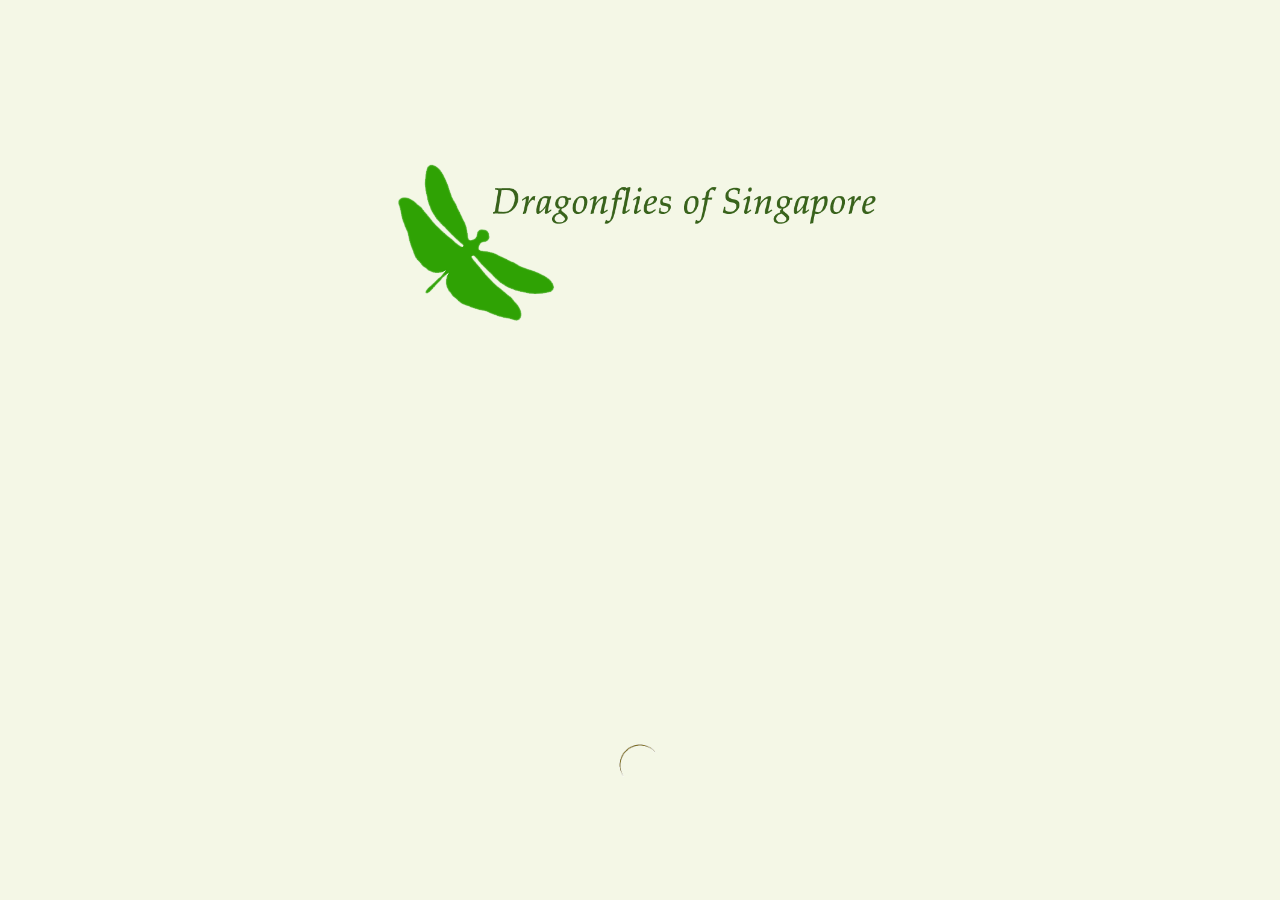
==== index.html @ 70af6b23 "Recover site from S3 hosting and add offline Service Worker Original AWS-hosted project was no longe" ====
<html>
<head>
  <title>Dragonflies of Singapore</title>

  <link rel="manifest" href="manifest.json">

  <meta charset="utf-8">
  <meta name="viewport" content="width=device-width, initial-scale=1,
        minimum-scale=1, maximum-scale=1, user-scalable=no"/>

  <meta name="description" content="Dragonflies of Singapore is a mobile web application that helps you to identify SG's dragonflies.">
  <meta name="keywords" content="Damselfly,Dragonfly,Reference,Guide,Map,Chart">
  <meta name="author" content="Karolis Kazlauskis; Soon Chye">

  <meta name="mobile-web-app-capable" content="yes">
  <meta name="apple-mobile-web-app-capable" content="yes">
  <meta name="apple-mobile-web-app-status-bar-style" content="black">
  <meta name="apple-mobile-web-app-title" content="SG Dragonflies">
  <meta name="application-name" content="Dragonflies of Singapore">
  <meta name="format-detection" content="telephone=no">

  <!--FB-->
  <meta property="og:title" content="Dragonflies of Singapore">
  <meta property="og:site_name" content="Dragonflies of Singapore">
  <meta property="og:url" content="http://dragonfly.naturefriend.com">
  <meta property="og:description" content="App for Dragonflies of Singapore. Support both Android and iOS platforms.">
  <meta property="og:image" content="http://dragonfly.naturefriend.com/images/fblogo.png">
  <meta property="og:image:width" content="600">
  <meta property="og:image:height" content="315">

  <!-- ICONS -->
  <link rel="shortcut icon" type="image/vnd.microsoft.icon" href="images/favicon.ico">
  <link rel="shortcut icon" sizes="192x192" href="images/Icon-192.png">
  <link rel="apple-touch-icon-precomposed" href="images/AppIcon60x60.png">
  <link rel="apple-touch-icon-precomposed" sizes="72x72" href="images/Icon-72.png">
  <link rel="apple-touch-icon-precomposed" sizes="76x76" href="images/Icon-76.png">
  <link rel="apple-touch-icon-precomposed" sizes="114x114" href="images/Icon@2x.png">
  <link rel="apple-touch-icon-precomposed" sizes="144x144" href="images/Icon-72@2x.png">
  <link rel="apple-touch-icon-precomposed" sizes="152x152" href="images/Icon-76@2x.png">
  <link rel="apple-touch-icon-precomposed" sizes="180x180" href="images/Icon-60@3x.png">
  <link rel="apple-touch-startup-image" href="images/startup.png">

  <!-- CSS -->
  <link type="text/css" rel="stylesheet" href="styles/main.min.css"/>
</head>

<body class="loading">
  <div class="loading">
    <img src="images/app_logo.png" />
    <img src="images/sponsor_logo.png" style="width: 70%"/>
    <br/>
    <div class="loader">
      <img src="images/ajax-loader.gif" />
      <div class="error"><!-- Error while loading --></div>
      <noscript>
        <style type="text/css">
          .loader img {display:none;}
        </style>
        <div class="error">
          Oh no! Looks like you don't have javascript enabled.
        </div>
      </noscript>
    </div>
  </div>

  <script src="scripts/libs/require.min.js" data-main="scripts/main-built"></script>

  <script>
    if ('serviceWorker' in navigator && location.protocol !== 'file:') {
      window.addEventListener('load', function () {
        navigator.serviceWorker.register('sw.js').catch(function (err) {
          console.error('Service worker registration failed:', err);
        });
      });
    }
  </script>
</body>

</html>
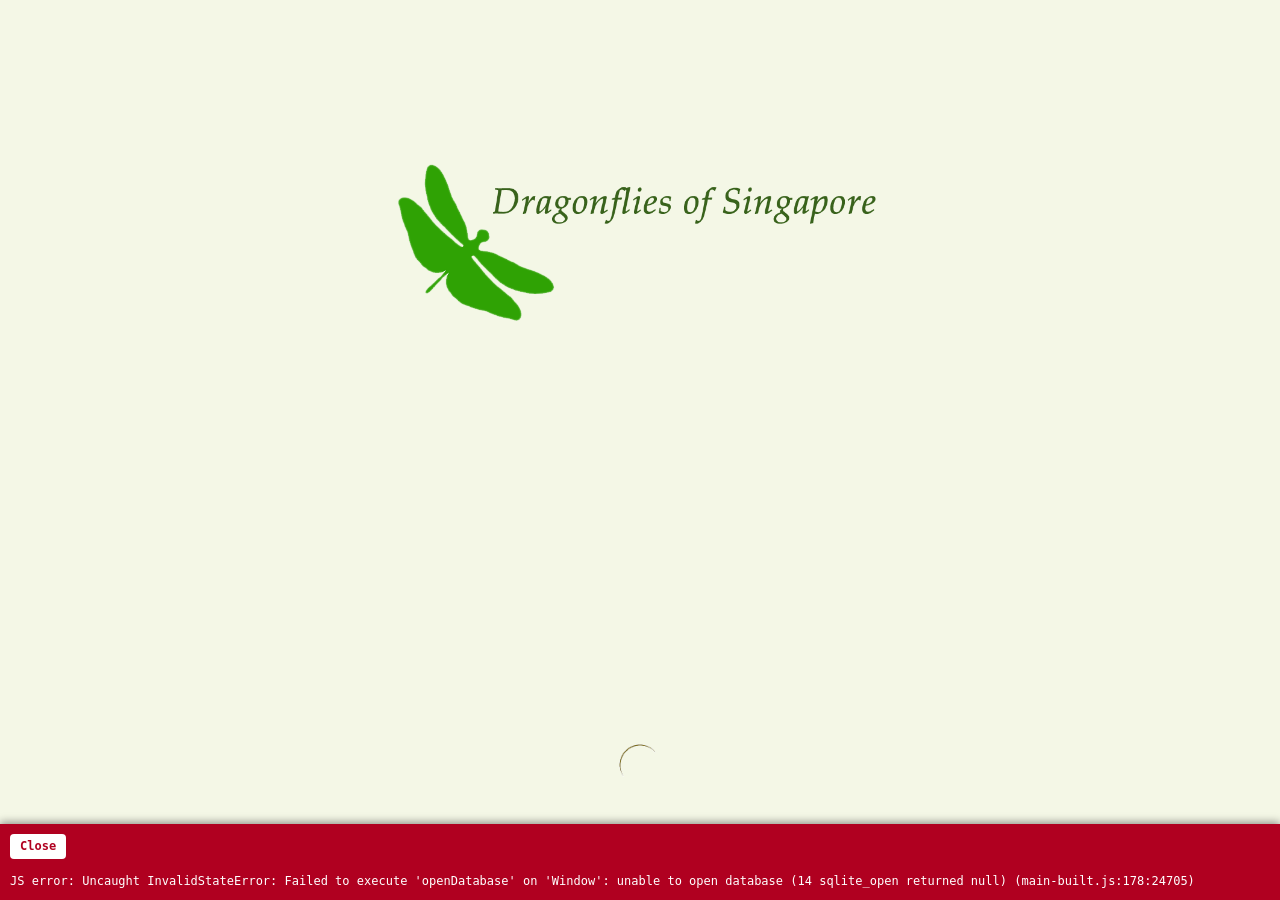
==== commit db3179e3: "Add temporary on-page error banner for mobile debugging The eye icon (Gallery button) bug is still u" ====
--- a/index.html
+++ b/index.html
@@ -42,6 +42,9 @@
 
   <!-- CSS -->
   <link type="text/css" rel="stylesheet" href="styles/main.min.css"/>
+
+  <!-- Temporary: shows uncaught JS errors as an on-page banner for debugging on devices without devtools -->
+  <script src="scripts/debug-errors.js"></script>
 </head>
 
 <body class="loading">
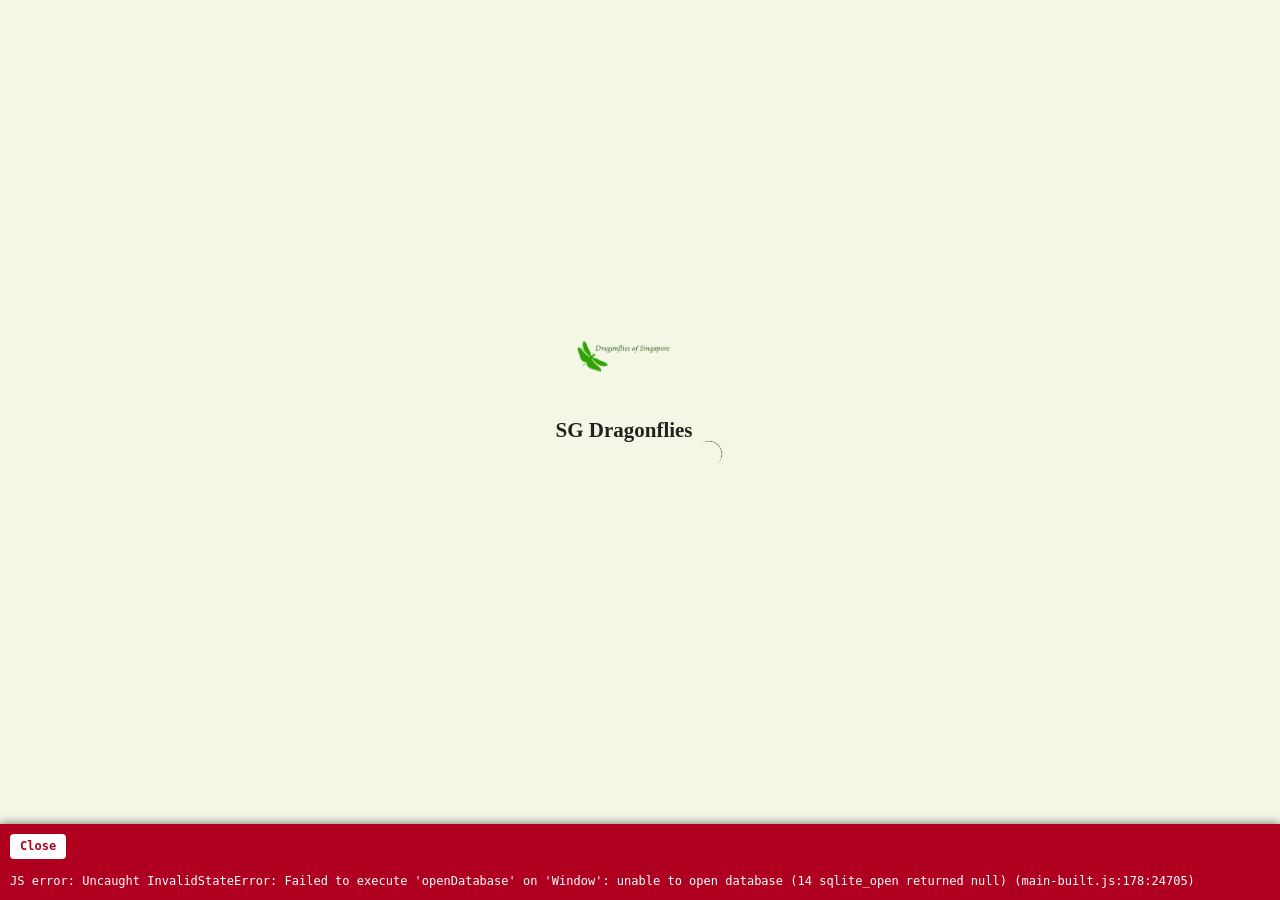
==== commit 09b4aadd: "Extend the modern refresh to splash, info, about, species-info, and credits Splash screen (index.htm" ====
--- a/index.html
+++ b/index.html
@@ -43,15 +43,21 @@
   <!-- CSS -->
   <link type="text/css" rel="stylesheet" href="styles/main.min.css"/>
 
+  <!-- Modern refresh: fonts + styles for the differences / list / species pages -->
+  <link rel="stylesheet" href="https://fonts.googleapis.com/css2?family=Fraunces:opsz,wght@9..144,500;9..144,600;9..144,700&family=Public+Sans:wght@400;500;600;700&display=swap">
+  <link type="text/css" rel="stylesheet" href="styles/refresh.css"/>
+
   <!-- Temporary: shows uncaught JS errors as an on-page banner for debugging on devices without devtools -->
   <script src="scripts/debug-errors.js"></script>
 </head>
 
 <body class="loading">
-  <div class="loading">
-    <img src="images/app_logo.png" />
-    <img src="images/sponsor_logo.png" style="width: 70%"/>
-    <br/>
+  <div class="loading rf-splash">
+    <div class="rf-splash-brand">
+      <img src="images/app_logo.png" class="rf-splash-logo"/>
+      <div class="rf-splash-title">SG Dragonflies</div>
+      <img src="images/sponsor_logo.png" class="rf-splash-sponsor"/>
+    </div>
     <div class="loader">
       <img src="images/ajax-loader.gif" />
       <div class="error"><!-- Error while loading --></div>
@@ -67,6 +73,7 @@
   </div>
 
   <script src="scripts/libs/require.min.js" data-main="scripts/main-built"></script>
+  <script src="scripts/refresh.js"></script>
 
   <script>
     if ('serviceWorker' in navigator && location.protocol !== 'file:') {
--- a/styles/refresh.css
+++ b/styles/refresh.css
@@ -0,0 +1,761 @@
+/* ============================================================
+   SG Dragonflies — Modern Refresh
+   Scoped to: Differences page (.rf-diff), Species list (.rf-list),
+   Species profile (.rf-species). Everything here is namespaced
+   under .rf / .rf-header so no other page is affected.
+   ============================================================ */
+
+.rf, .rf-header, .rf-gallery-pill, .rf-terms-link {
+  --rf-bg: #F7F5EE;
+  --rf-surface: #FFFFFF;
+  --rf-surface-2: #FBFAF5;
+  --rf-text: #20241F;
+  --rf-text-secondary: #5B6158;
+  --rf-border: #E3DFD2;
+  --rf-muted: #8A8F84;
+  --rf-dragonfly: #1F7A6C;
+  --rf-dragonfly-tint: #E4F1EC;
+  --rf-dragonfly-deep: #14453B;
+  --rf-damselfly: #B5622F;
+  --rf-damselfly-tint: #F7E9DD;
+  --rf-damselfly-deep: #7A3E1C;
+}
+
+.rf {
+  font-family: 'Public Sans', -apple-system, BlinkMacSystemFont, sans-serif;
+  color: var(--rf-text);
+  background: var(--rf-bg);
+  -webkit-font-smoothing: antialiased;
+}
+
+.rf-disp {
+  font-family: 'Fraunces', Georgia, serif;
+}
+
+/* ---------- Fixed header (Back / title / Favourite / Filter) ---------- */
+
+.rf-header.ui-header-fixed,
+.rf-header.ui-header-fixed.ui-bar-a {
+  background-color: var(--rf-surface) !important;
+  border-bottom: 1px solid var(--rf-border) !important;
+  border-top: 0 !important;
+}
+.rf-header .ui-title,
+.rf-header h1 {
+  font-family: 'Fraunces', Georgia, serif !important;
+  font-weight: 600 !important;
+  color: var(--rf-text) !important;
+  text-shadow: none !important;
+}
+.rf-header .ui-btn {
+  background: var(--rf-surface) !important;
+  border: 1px solid var(--rf-border) !important;
+  color: var(--rf-text) !important;
+  text-shadow: none !important;
+  box-shadow: none !important;
+}
+
+/* ================================================================
+   Differences page — segmented toggle (Both / Dragonfly / Damselfly)
+   ================================================================ */
+
+.rf-diff {
+  padding: 16px 20px 28px 20px;
+}
+
+.rf-note {
+  background: var(--rf-surface-2);
+  border: 1px solid var(--rf-border);
+  border-radius: 12px;
+  padding: 14px 16px;
+  margin-bottom: 16px;
+}
+.rf-note p {
+  margin: 0;
+  font-family: 'Fraunces', Georgia, serif;
+  font-style: italic;
+  font-size: 14px;
+  color: var(--rf-text-secondary);
+  line-height: 1.4;
+}
+
+.rf-segmented {
+  display: flex;
+  gap: 4px;
+  background: var(--rf-surface-2);
+  border: 1px solid var(--rf-border);
+  border-radius: 999px;
+  padding: 4px;
+  margin-bottom: 16px;
+}
+.rf-seg-btn {
+  flex: 1;
+  border: none !important;
+  background: transparent !important;
+  color: var(--rf-text-secondary) !important;
+  font-family: 'Public Sans', sans-serif !important;
+  font-size: 13px !important;
+  font-weight: 600 !important;
+  padding: 10px 0 !important;
+  margin: 0 !important;
+  border-radius: 999px !important;
+  box-shadow: none !important;
+  text-shadow: none !important;
+  cursor: pointer;
+}
+.rf-segmented .rf-seg-btn.is-active {
+  background: var(--rf-text) !important;
+  color: #FFFFFF !important;
+}
+
+.rf-diff-panel {
+  display: none;
+}
+.rf-diff-panel.is-active {
+  display: block;
+}
+
+.rf-diff-row {
+  display: flex;
+  align-items: center;
+  gap: 10px;
+  background: var(--rf-surface);
+  border: 1px solid var(--rf-border);
+  border-radius: 12px;
+  padding: 12px 14px;
+  margin-bottom: 10px;
+}
+.rf-diff-row:last-child { margin-bottom: 0; }
+.rf-diff-icon {
+  flex-shrink: 0;
+  fill: none;
+  stroke: var(--rf-muted);
+  stroke-width: 1.6;
+  stroke-linecap: round;
+  stroke-linejoin: round;
+}
+.rf-diff-label {
+  flex: 1;
+  font-size: 12.5px;
+  font-weight: 500;
+  color: var(--rf-text);
+}
+.rf-chip {
+  font-size: 11.5px;
+  font-weight: 700;
+  border-radius: 999px;
+  padding: 4px 10px;
+  white-space: nowrap;
+}
+.rf-chip-dragonfly {
+  color: var(--rf-dragonfly-deep);
+  background: var(--rf-dragonfly-tint);
+}
+.rf-chip-damselfly {
+  color: var(--rf-damselfly-deep);
+  background: var(--rf-damselfly-tint);
+}
+
+.rf-fact-card {
+  display: flex;
+  align-items: center;
+  gap: 14px;
+  background: var(--rf-surface);
+  border: 1px solid var(--rf-border);
+  border-radius: 14px;
+  padding: 16px;
+  margin-bottom: 12px;
+}
+.rf-fact-card:last-child { margin-bottom: 0; }
+.rf-fact-icon {
+  width: 44px;
+  height: 44px;
+  border-radius: 999px;
+  display: flex;
+  align-items: center;
+  justify-content: center;
+  flex-shrink: 0;
+}
+.rf-fact-icon svg {
+  fill: none;
+  stroke-width: 1.6;
+  stroke-linecap: round;
+  stroke-linejoin: round;
+}
+.rf-fact-icon-dragonfly {
+  background: var(--rf-dragonfly-tint);
+  color: var(--rf-dragonfly);
+}
+.rf-fact-icon-dragonfly svg { stroke: var(--rf-dragonfly); }
+.rf-fact-icon-damselfly {
+  background: var(--rf-damselfly-tint);
+  color: var(--rf-damselfly);
+}
+.rf-fact-icon-damselfly svg { stroke: var(--rf-damselfly); }
+.rf-fact-title {
+  font-size: 12px;
+  color: var(--rf-text-secondary);
+  margin-bottom: 2px;
+}
+.rf-fact-value {
+  font-family: 'Fraunces', Georgia, serif;
+  font-size: 17px;
+  font-weight: 600;
+}
+.rf-fact-value-dragonfly { color: var(--rf-dragonfly-deep); }
+.rf-fact-value-damselfly { color: var(--rf-damselfly-deep); }
+
+/* ================================================================
+   Species list — Photo Grid
+   ================================================================ */
+
+.rf-list {
+  padding: 12px 16px 16px 16px !important;
+  background: var(--rf-bg);
+}
+.rf-list .listview-full,
+.rf-list ul.ui-listview {
+  display: grid !important;
+  grid-template-columns: repeat(2, minmax(0, 1fr));
+  gap: 16px 12px;
+  background: transparent !important;
+  border: none !important;
+  margin: 0 !important;
+}
+.rf-list ul.ui-listview li,
+.rf-list ul.ui-listview li.ui-li-has-thumb,
+.rf-list ul.ui-listview li.ui-first-child,
+.rf-list ul.ui-listview li.ui-last-child {
+  display: block !important;
+  list-style: none !important;
+  margin: 0 !important;
+  padding: 0 !important;
+  border: none !important;
+  background: transparent !important;
+}
+
+.rf-card {
+  display: block !important;
+  background: transparent !important;
+  border: none !important;
+  padding: 0 !important;
+  margin: 0 !important;
+  text-shadow: none !important;
+  box-shadow: none !important;
+}
+.rf-card:after { display: none !important; content: none !important; }
+
+.rf-card-media {
+  display: block;
+  position: relative;
+  border-radius: 16px;
+  overflow: hidden;
+  background: var(--rf-border);
+}
+.rf-card-media img {
+  width: 100% !important;
+  height: 130px;
+  object-fit: cover;
+  display: block;
+  position: static !important;
+  left: auto !important;
+  top: auto !important;
+  margin: 0 !important;
+}
+
+.rf-fav-badge {
+  display: none;
+  position: absolute;
+  top: 6px;
+  right: 6px;
+  width: 24px;
+  height: 24px;
+  border-radius: 999px;
+  background: rgba(255,255,255,0.9);
+  align-items: center;
+  justify-content: center;
+}
+.rf-fav-badge svg {
+  fill: #C9A227;
+  stroke: #C9A227;
+}
+.rf-card.favourite {
+  background-image: none !important;
+}
+.rf-card.favourite .rf-fav-badge {
+  display: flex;
+}
+
+.rf-card-body {
+  display: block;
+  padding: 8px 2px 0 2px;
+}
+.rf-name {
+  display: block !important;
+  font-family: 'Public Sans', sans-serif !important;
+  font-size: 13px !important;
+  font-weight: 600 !important;
+  color: var(--rf-text) !important;
+  margin: 0 !important;
+  white-space: normal !important;
+  overflow: visible !important;
+}
+.rf-sub {
+  display: block !important;
+  font-size: 11px !important;
+  font-weight: 400 !important;
+  color: var(--rf-text-secondary) !important;
+  margin: 2px 0 0 0 !important;
+  white-space: normal !important;
+}
+
+/* ================================================================
+   Species profile — Refined Classic
+   ================================================================ */
+
+.rf-species { padding: 0 0 24px 0; }
+
+.rf-gallery {
+  position: relative;
+}
+.rf-gallery .images { background: #3C3C3C; }
+.rf-gallery .progress {
+  background: transparent !important;
+  padding-left: 0 !important;
+  bottom: 12px !important;
+}
+.rf-gallery .progress .circle {
+  background: rgba(255,255,255,0.4) !important;
+  width: 6px !important;
+  height: 6px !important;
+}
+.rf-gallery .progress .circle.circle-full {
+  background: #FFFFFF !important;
+}
+
+.rf-gallery-pill {
+  display: flex !important;
+  align-items: center;
+  justify-content: center;
+  gap: 6px;
+  width: calc(100% - 40px);
+  margin: -22px auto 0 auto !important;
+  position: relative;
+  z-index: 2;
+  background: var(--rf-surface) !important;
+  border: 1px solid var(--rf-border) !important;
+  border-radius: 12px !important;
+  box-shadow: none !important;
+  text-shadow: none !important;
+  padding: 10px 0 !important;
+  font-family: 'Public Sans', sans-serif !important;
+  font-size: 12.5px !important;
+  font-weight: 600 !important;
+  color: var(--rf-text) !important;
+}
+.rf-gallery-pill svg {
+  fill: none;
+  stroke: var(--rf-text);
+  stroke-width: 1.8;
+  stroke-linecap: round;
+  stroke-linejoin: round;
+}
+
+.rf-content {
+  padding: 18px 20px 0 20px;
+}
+
+.rf-name-block {
+  margin-bottom: 4px;
+  overflow: hidden; /* clear the legacy .common-name/.taxon floats below */
+}
+.rf-common-name {
+  float: none !important;
+  width: auto !important;
+  margin: 0 !important;
+  font-family: 'Fraunces', Georgia, serif !important;
+  font-size: 23px !important;
+  font-weight: 600 !important;
+  line-height: 1.15 !important;
+  color: var(--rf-text) !important;
+  text-shadow: none !important;
+}
+.rf-taxon {
+  float: none !important;
+  width: auto !important;
+  display: block !important;
+  margin: 2px 0 0 0 !important;
+  font-size: 13.5px !important;
+  font-style: italic !important;
+  color: var(--rf-text-secondary) !important;
+  text-shadow: none !important;
+}
+
+.rf-facts {
+  display: flex;
+  gap: 12px;
+  margin-top: 16px;
+}
+.rf-fact {
+  flex: 1;
+  background: var(--rf-surface);
+  border: 1px solid var(--rf-border);
+  border-radius: 14px;
+  padding: 12px 14px;
+}
+.rf-fact-label {
+  display: flex;
+  align-items: center;
+  gap: 6px;
+  color: var(--rf-muted);
+  font-size: 10.5px;
+  font-weight: 700;
+  letter-spacing: 0.03em;
+  text-transform: uppercase;
+  margin-bottom: 6px;
+}
+.rf-fact-label svg {
+  fill: none;
+  stroke: currentColor;
+  stroke-width: 1.6;
+  stroke-linecap: round;
+  stroke-linejoin: round;
+  flex-shrink: 0;
+}
+.rf-fact-text {
+  font-size: 13px;
+  color: var(--rf-text);
+  line-height: 1.35;
+}
+
+.rf-about, .rf-terms {
+  padding: 0 20px 24px 20px;
+}
+.rf-info {
+  padding-bottom: 24px;
+}
+
+.rf-section { margin-top: 20px; }
+.rf-section-title {
+  font-family: 'Fraunces', Georgia, serif;
+  font-size: 15px;
+  font-weight: 600;
+  margin-bottom: 8px;
+}
+.rf-description {
+  font-size: 13.5px;
+  line-height: 1.55;
+  color: var(--rf-text-secondary);
+  margin: 0;
+}
+.rf-confusion-text {
+  font-size: 13.5px;
+  line-height: 1.6;
+  margin: 0;
+}
+.rf-confusion-text a {
+  display: inline-block;
+  color: var(--rf-dragonfly-deep);
+  background: var(--rf-dragonfly-tint);
+  border-radius: 999px;
+  padding: 3px 10px;
+  margin: 0 4px 4px 0;
+  font-weight: 600;
+  text-decoration: none;
+}
+
+.rf-terms-link {
+  display: block;
+  text-align: center;
+  margin-top: 20px;
+  padding: 12px 0;
+  border: 1px solid var(--rf-border);
+  border-radius: 999px;
+  font-size: 12.5px;
+  font-weight: 600;
+  color: var(--rf-text-secondary);
+  text-decoration: none;
+}
+
+#species-map {
+  margin-top: 16px;
+  border: 1px solid var(--rf-border);
+  border-radius: 14px;
+  overflow: hidden;
+}
+
+/* ================================================================
+   Splash screen (index.html, shown before the app boots)
+   ================================================================ */
+
+body.loading {
+  background: #F7F5EE;
+  margin: 0;
+}
+.rf-splash {
+  max-width: none !important;
+  min-height: 100vh;
+  margin: 0 !important;
+  box-sizing: border-box;
+  display: flex;
+  align-items: center;
+  justify-content: center;
+  padding: 24px;
+  font-family: 'Public Sans', -apple-system, sans-serif;
+}
+.rf-splash-brand {
+  display: flex;
+  flex-direction: column;
+  align-items: center;
+  gap: 12px;
+}
+.rf-splash-logo {
+  width: 96px !important;
+  height: 96px;
+  margin: 0 !important;
+  object-fit: contain;
+}
+.rf-splash-title {
+  font-family: 'Fraunces', Georgia, serif;
+  font-size: 21px;
+  font-weight: 600;
+  color: #20241F;
+}
+.rf-splash-sponsor {
+  width: 130px !important;
+  margin: 4px 0 0 0 !important;
+  opacity: 0.8;
+}
+.rf-splash .loader {
+  margin-top: 26px;
+}
+.rf-splash .loader img {
+  width: 32px !important;
+}
+
+/* ================================================================
+   Shared building blocks: nav list (Info / Species Info) and
+   generic content sections (About / Credits / Species Terms)
+   ================================================================ */
+
+.rf-nav-list {
+  display: flex;
+  flex-direction: column;
+  gap: 10px;
+  margin: 16px 20px 0 20px;
+}
+.rf-nav-row {
+  display: flex !important;
+  align-items: center;
+  gap: 14px;
+  background: var(--rf-surface) !important;
+  border: 1px solid var(--rf-border) !important;
+  border-radius: 14px !important;
+  padding: 14px 16px !important;
+  box-shadow: none !important;
+  text-shadow: none !important;
+  text-decoration: none;
+}
+.rf-nav-icon {
+  width: 38px;
+  height: 38px;
+  border-radius: 999px;
+  display: flex;
+  align-items: center;
+  justify-content: center;
+  flex-shrink: 0;
+}
+.rf-nav-icon svg {
+  fill: none;
+  stroke-width: 1.7;
+  stroke-linecap: round;
+  stroke-linejoin: round;
+}
+.rf-nav-icon-teal { background: var(--rf-dragonfly-tint); color: var(--rf-dragonfly); }
+.rf-nav-icon-teal svg { stroke: var(--rf-dragonfly); }
+.rf-nav-icon-copper { background: var(--rf-damselfly-tint); color: var(--rf-damselfly); }
+.rf-nav-icon-copper svg { stroke: var(--rf-damselfly); }
+.rf-nav-label {
+  flex: 1;
+  font-size: 13.5px;
+  font-weight: 600;
+  color: var(--rf-text);
+}
+.rf-nav-chevron {
+  flex-shrink: 0;
+  fill: none;
+  stroke: var(--rf-muted);
+  stroke-width: 2;
+  stroke-linecap: round;
+  stroke-linejoin: round;
+}
+
+.rf-logo-card {
+  margin: 20px 20px 0 20px;
+  background: var(--rf-surface);
+  border: 1px solid var(--rf-border);
+  border-radius: 16px;
+  padding: 20px 0;
+}
+.rf-logo-card .app-logo {
+  margin: 0 !important;
+  height: 110px !important;
+}
+
+.rf-sponsor {
+  margin: 24px 20px 4px 20px;
+  text-align: center;
+}
+.rf-sponsor-label {
+  font-size: 11px;
+  font-weight: 700;
+  letter-spacing: 0.06em;
+  text-transform: uppercase;
+  color: var(--rf-muted);
+  margin-bottom: 8px;
+}
+.rf-sponsor .sponsor-logo {
+  margin: 0 !important;
+  height: 90px !important;
+}
+
+/* .rf-section / .rf-section-title already defined above (species page);
+   reused as-is for About / Credits page content blocks. */
+
+.rf-body-text {
+  font-size: 13.5px;
+  line-height: 1.6;
+  color: var(--rf-text-secondary);
+  margin: 0;
+}
+.rf-body-text + .rf-body-text { margin-top: 10px; }
+.rf-body-text b, .rf-body-text strong { color: var(--rf-text); }
+
+.rf-booklist {
+  margin: 10px 0 0 0;
+  padding: 0 0 0 18px;
+  font-size: 13.5px;
+  line-height: 1.55;
+  color: var(--rf-text-secondary);
+}
+.rf-booklist li { margin-bottom: 6px; }
+.rf-booklist li:last-child { margin-bottom: 0; }
+
+.rf-people-list {
+  margin: 10px 0 0 0;
+  padding: 0;
+  list-style: none;
+}
+.rf-people-list li {
+  font-size: 13.5px;
+  color: var(--rf-text);
+  padding: 8px 0;
+  border-bottom: 1px solid var(--rf-border);
+}
+.rf-people-list li:last-child { border-bottom: none; }
+.rf-people-list i { color: var(--rf-text-secondary); font-style: italic; }
+
+.rf-credit-links {
+  display: flex;
+  flex-direction: column;
+  gap: 10px;
+  margin-top: 10px;
+}
+.rf-credit-link-row {
+  font-size: 13px;
+  line-height: 1.5;
+  color: var(--rf-text-secondary);
+}
+.rf-credit-link-row b { color: var(--rf-text); font-weight: 600; }
+
+.rf-name-tags {
+  display: flex;
+  flex-wrap: wrap;
+  gap: 6px;
+  margin-top: 14px;
+}
+.rf-name-tag {
+  font-size: 11.5px;
+  font-weight: 500;
+  color: var(--rf-text-secondary);
+  background: var(--rf-surface-2);
+  border: 1px solid var(--rf-border);
+  border-radius: 999px;
+  padding: 4px 10px;
+}
+
+.rf-link-btn {
+  display: inline-block;
+  color: var(--rf-dragonfly-deep) !important;
+  background: var(--rf-dragonfly-tint);
+  border-radius: 999px;
+  padding: 3px 10px;
+  font-weight: 600;
+  text-decoration: none !important;
+}
+
+.rf-version-pill {
+  display: block;
+  width: fit-content;
+  margin: 20px auto 0 auto;
+  padding: 6px 14px;
+  border-radius: 999px;
+  background: var(--rf-surface-2);
+  border: 1px solid var(--rf-border);
+  font-size: 11.5px;
+  font-weight: 600;
+  color: var(--rf-muted);
+}
+
+.rf-sponsor-strip {
+  margin-top: 12px;
+  height: 70px !important;
+  width: auto !important;
+  max-width: 260px;
+  display: block;
+}
+
+/* Species Anatomy */
+.rf-anatomy {
+  padding: 16px 20px 0 20px;
+}
+.rf-anatomy-card {
+  background: var(--rf-surface);
+  border: 1px solid var(--rf-border);
+  border-radius: 16px;
+  padding: 12px;
+  margin-bottom: 12px;
+}
+.rf-anatomy-card img {
+  display: block;
+  width: 100%;
+  border-radius: 10px;
+}
+
+/* Species Terms (glossary) */
+.rf-glossary {
+  margin: 16px 20px 0 20px;
+  background: var(--rf-surface);
+  border: 1px solid var(--rf-border);
+  border-radius: 16px;
+  overflow: hidden;
+}
+.rf-term {
+  padding: 14px 16px;
+  border-bottom: 1px solid var(--rf-border);
+}
+.rf-term:last-child { border-bottom: none; }
+.rf-term-name {
+  font-family: 'Fraunces', Georgia, serif;
+  font-size: 14px;
+  font-weight: 600;
+  color: var(--rf-text);
+  margin-bottom: 3px;
+}
+.rf-term-def {
+  font-size: 13px;
+  line-height: 1.5;
+  color: var(--rf-text-secondary);
+  margin: 0;
+}
+.rf-term-def b { color: var(--rf-text); }
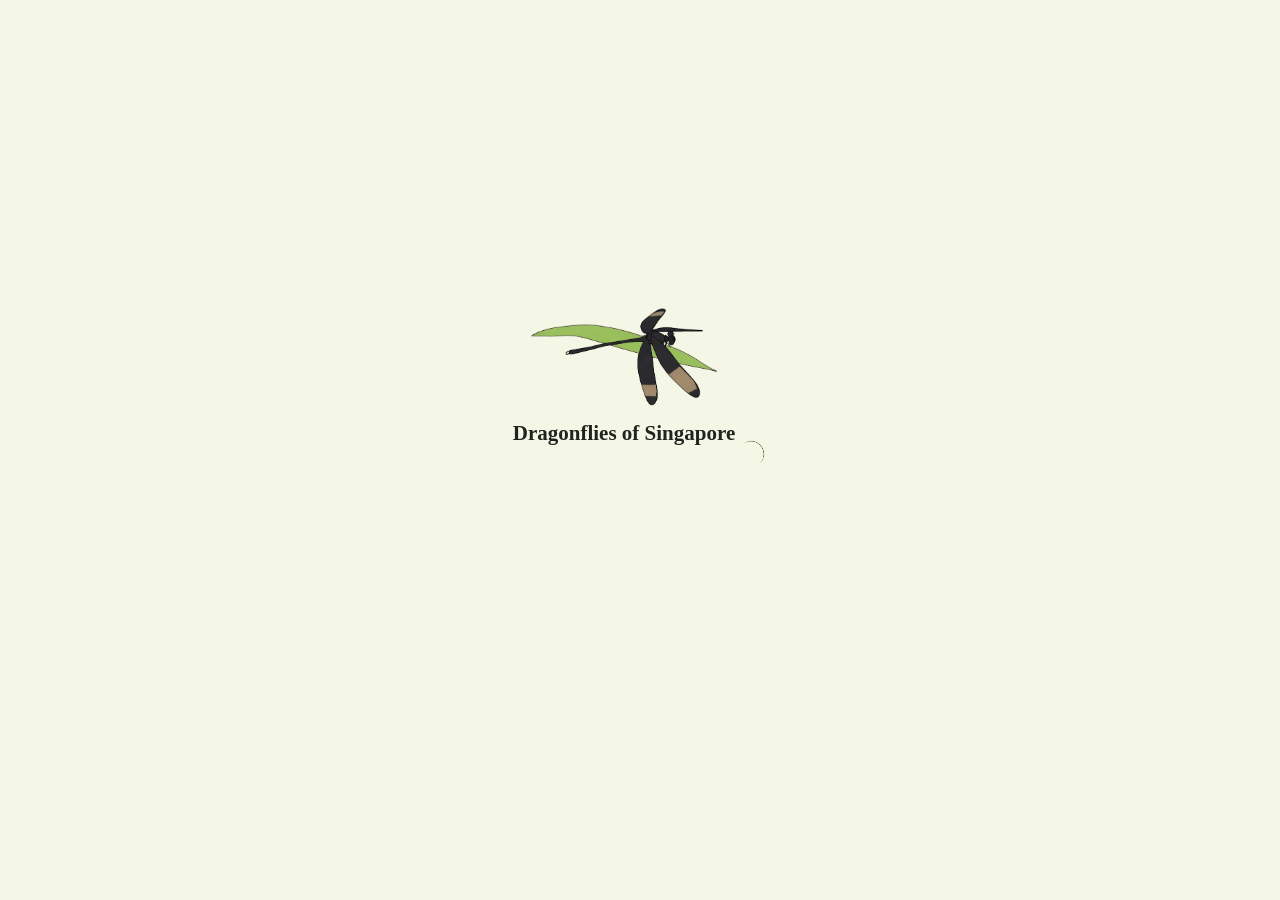
==== commit 65c614bf: "Use "Dragonflies of Singapore" as the icon caption, fix social sharing preview - Splash screen and A" ====
--- a/index.html
+++ b/index.html
@@ -19,14 +19,17 @@
   <meta name="application-name" content="Dragonflies of Singapore">
   <meta name="format-detection" content="telephone=no">
 
-  <!--FB-->
+  <!-- Open Graph / Facebook / WhatsApp link preview -->
+  <meta property="og:type" content="website">
   <meta property="og:title" content="Dragonflies of Singapore">
   <meta property="og:site_name" content="Dragonflies of Singapore">
-  <meta property="og:url" content="http://dragonfly.naturefriend.com">
-  <meta property="og:description" content="App for Dragonflies of Singapore. Support both Android and iOS platforms.">
-  <meta property="og:image" content="http://dragonfly.naturefriend.com/images/fblogo.png">
-  <meta property="og:image:width" content="600">
-  <meta property="og:image:height" content="315">
+  <meta property="og:url" content="https://chancsc.github.io/sgdragonflies/">
+  <meta property="og:description" content="A field guide to 127 dragonfly &amp; damselfly species recorded in Singapore.">
+  <meta property="og:image" content="https://chancsc.github.io/sgdragonflies/images/fblogo.png">
+  <meta property="og:image:secure_url" content="https://chancsc.github.io/sgdragonflies/images/fblogo.png">
+  <meta property="og:image:type" content="image/png">
+  <meta property="og:image:width" content="1200">
+  <meta property="og:image:height" content="630">
 
   <!-- ICONS -->
   <link rel="shortcut icon" type="image/vnd.microsoft.icon" href="images/favicon.ico">
@@ -55,7 +58,7 @@
   <div class="loading rf-splash">
     <div class="rf-splash-brand">
       <img src="images/app_logo.png" class="rf-splash-logo"/>
-      <div class="rf-splash-title">SG Dragonflies</div>
+      <div class="rf-splash-title">Dragonflies of Singapore</div>
       <img src="images/sponsor_logo.png" class="rf-splash-sponsor"/>
     </div>
     <div class="loader">
--- a/styles/refresh.css
+++ b/styles/refresh.css
@@ -510,8 +510,8 @@
   gap: 12px;
 }
 .rf-splash-logo {
-  width: 96px !important;
-  height: 96px;
+  width: 190px !important;
+  height: auto !important;
   margin: 0 !important;
   object-fit: contain;
 }
@@ -595,11 +595,23 @@
   background: var(--rf-surface);
   border: 1px solid var(--rf-border);
   border-radius: 16px;
-  padding: 20px 0;
-}
-.rf-logo-card .app-logo {
-  margin: 0 !important;
-  height: 110px !important;
+  padding: 24px 0;
+  display: flex;
+  flex-direction: column;
+  align-items: center;
+  gap: 10px;
+}
+.rf-logo-icon {
+  width: 200px;
+  max-width: 70%;
+  height: auto;
+  display: block;
+}
+.rf-logo-title {
+  font-family: 'Fraunces', Georgia, serif;
+  font-size: 19px;
+  font-weight: 600;
+  color: var(--rf-text);
 }
 
 .rf-sponsor {
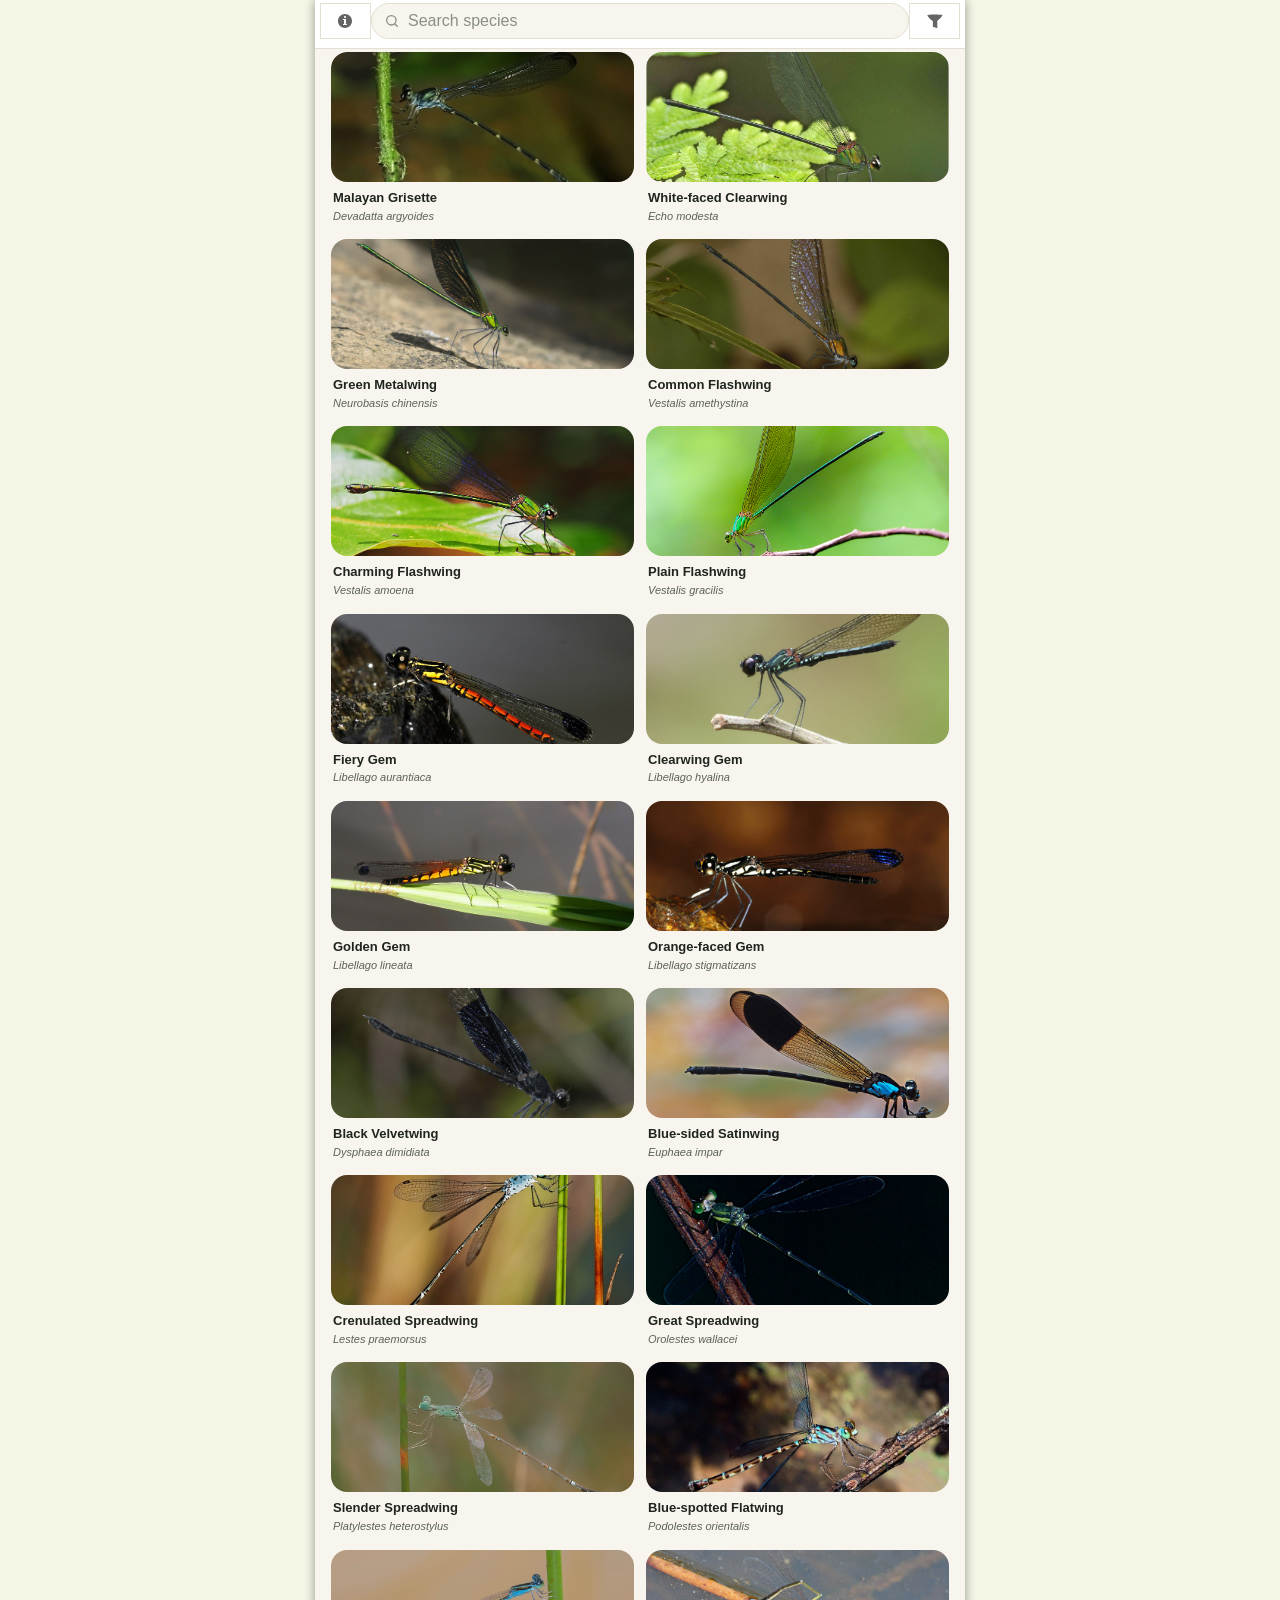
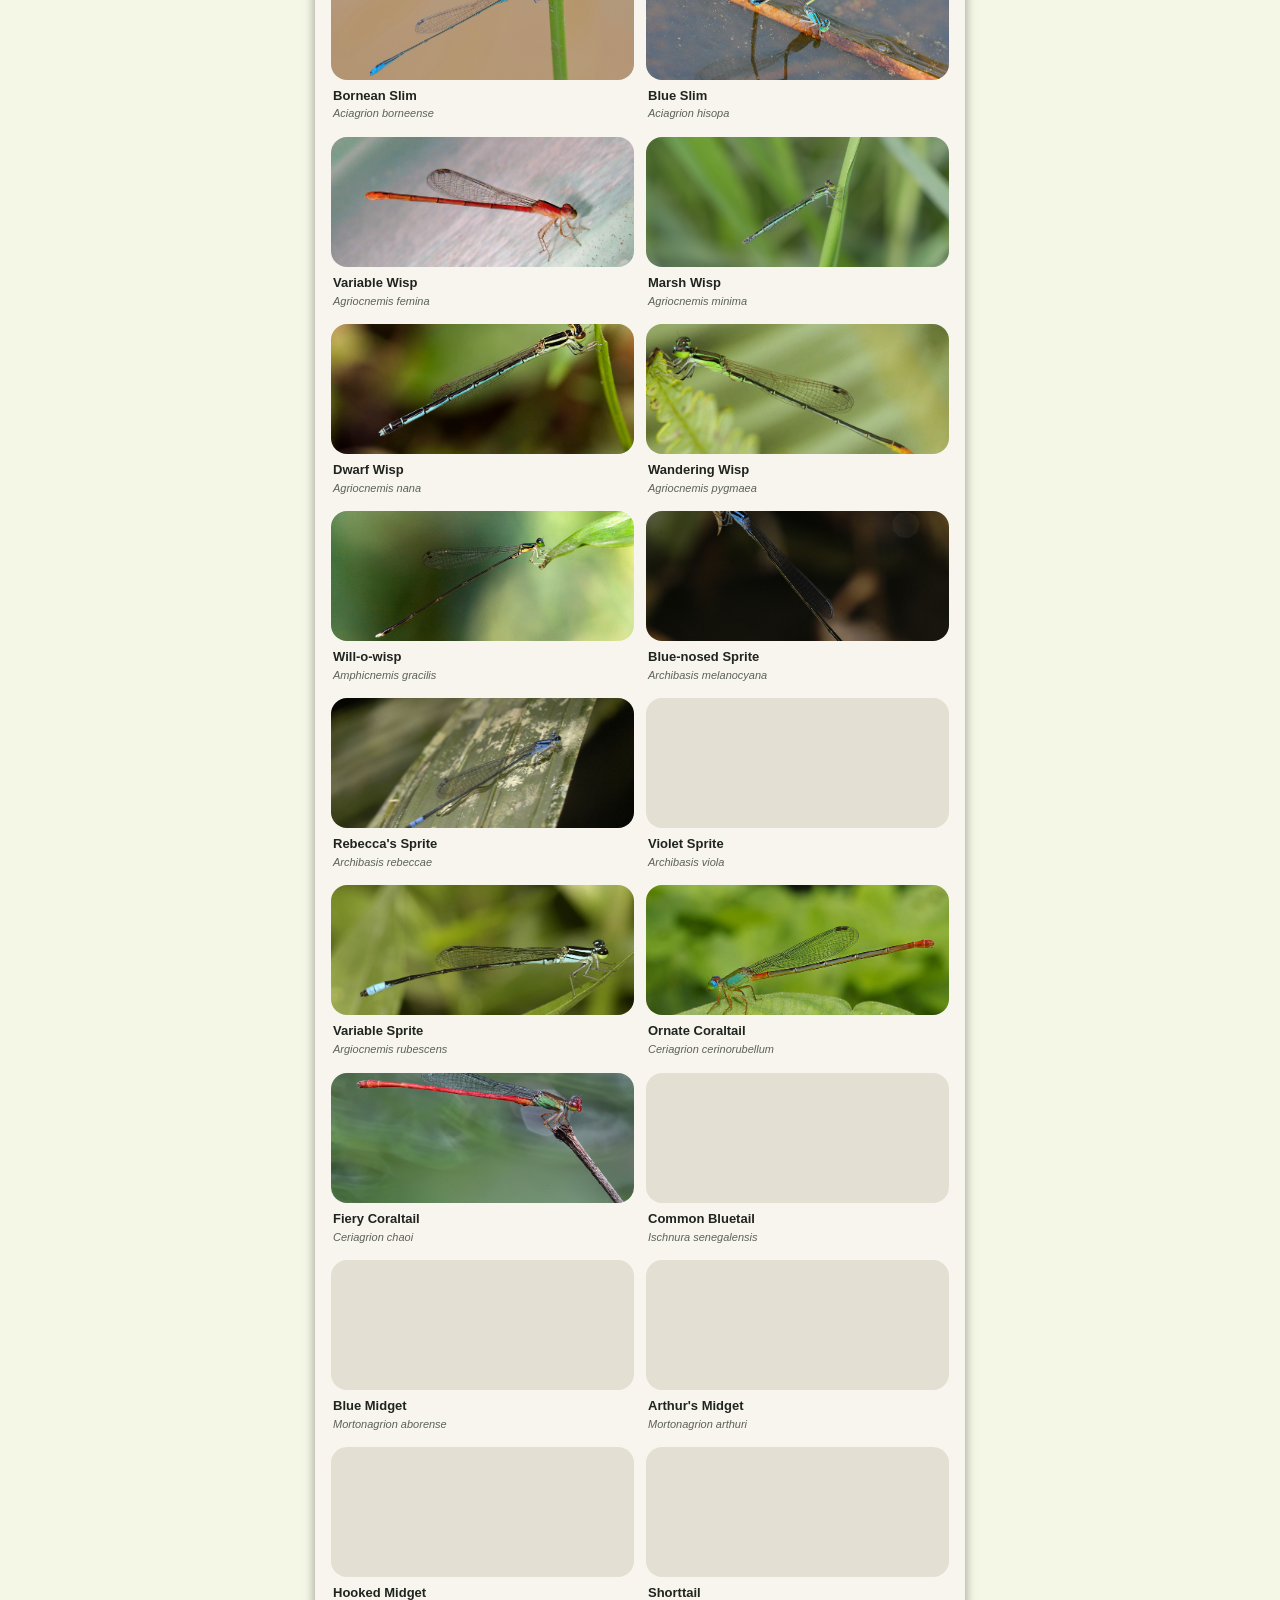
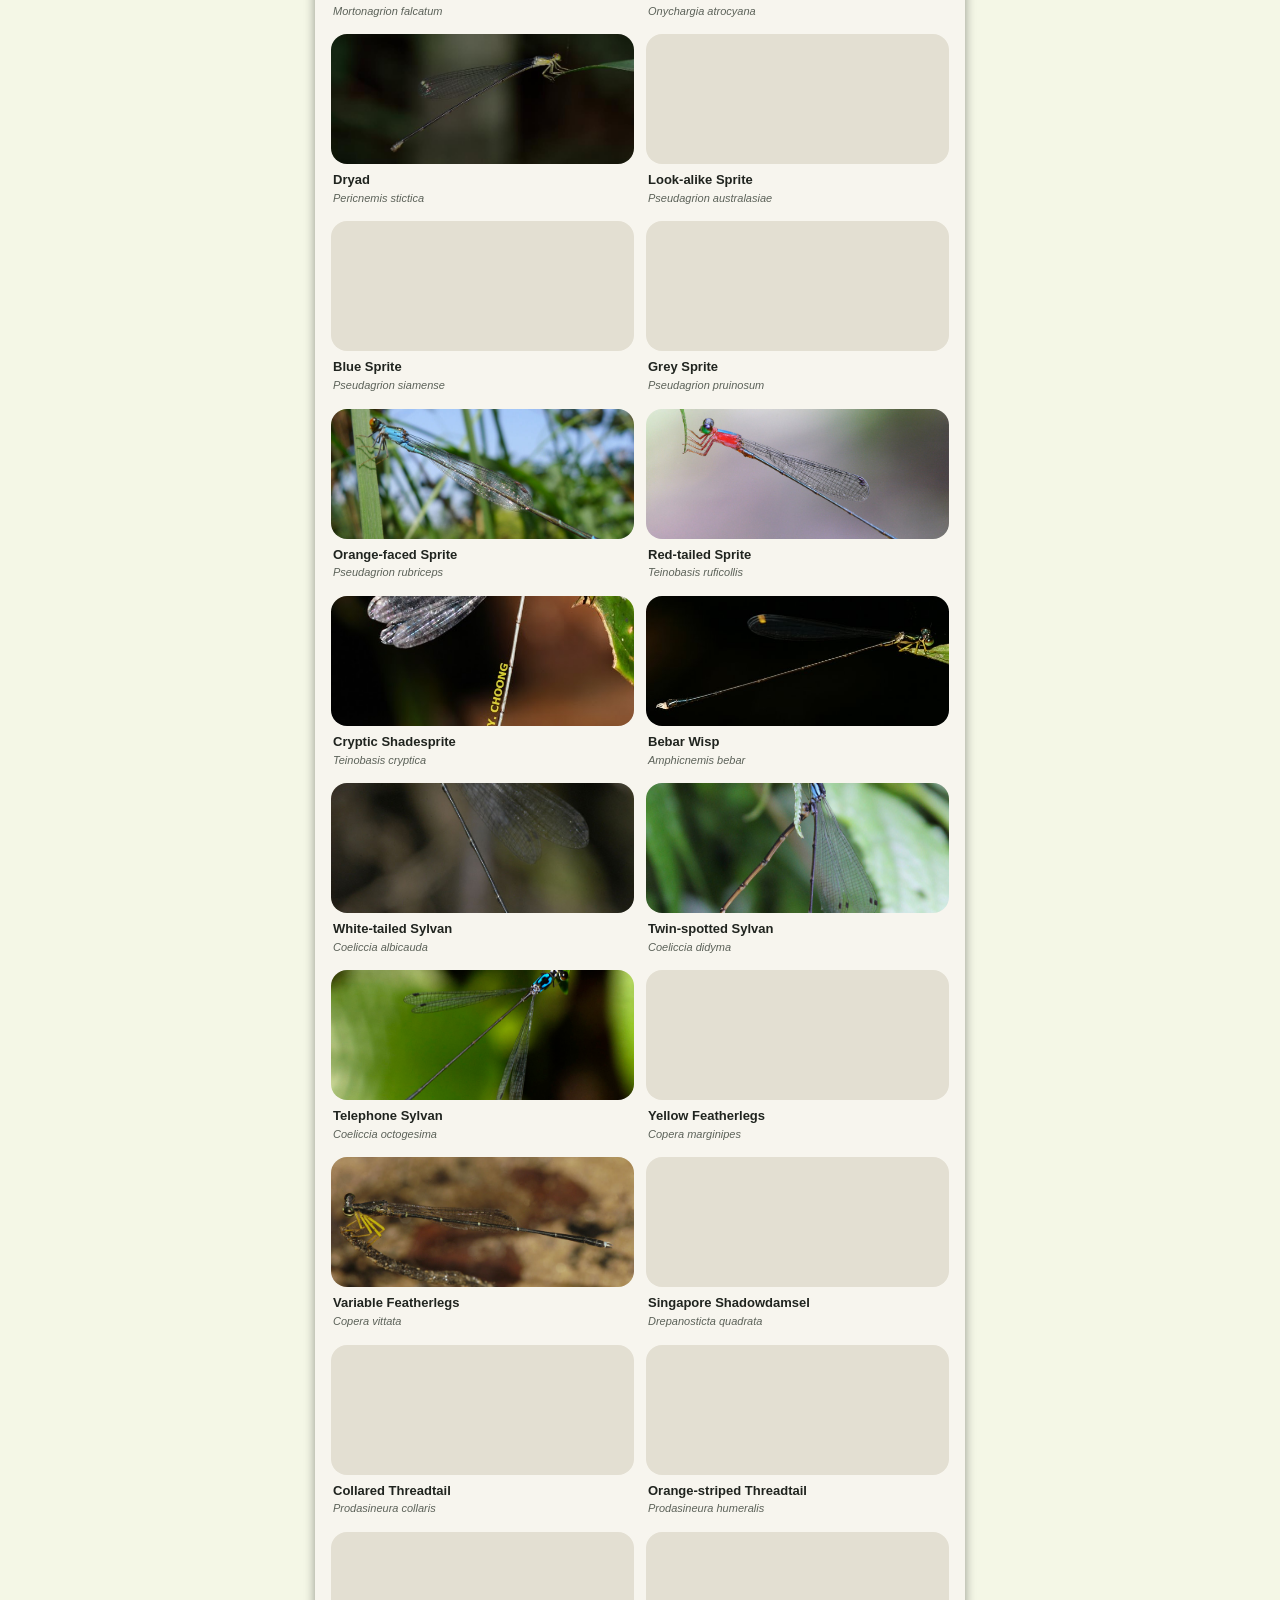
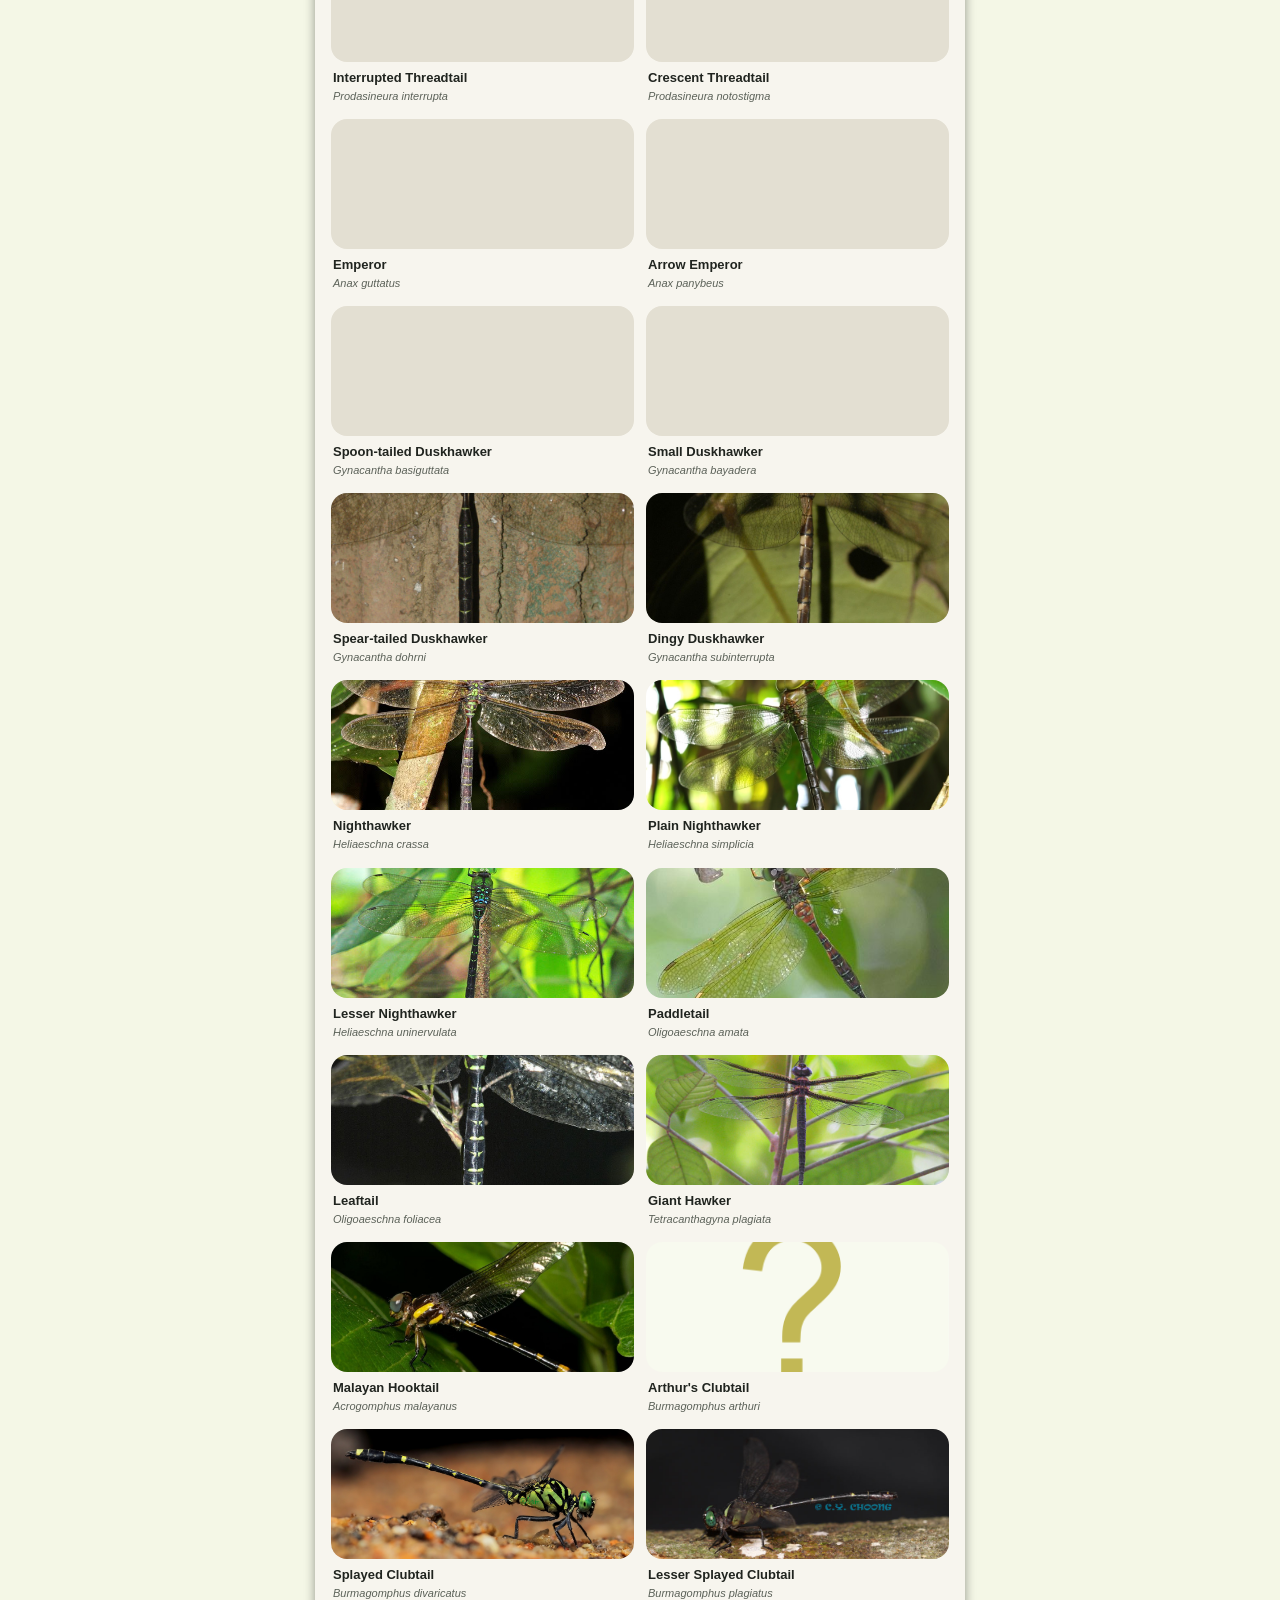
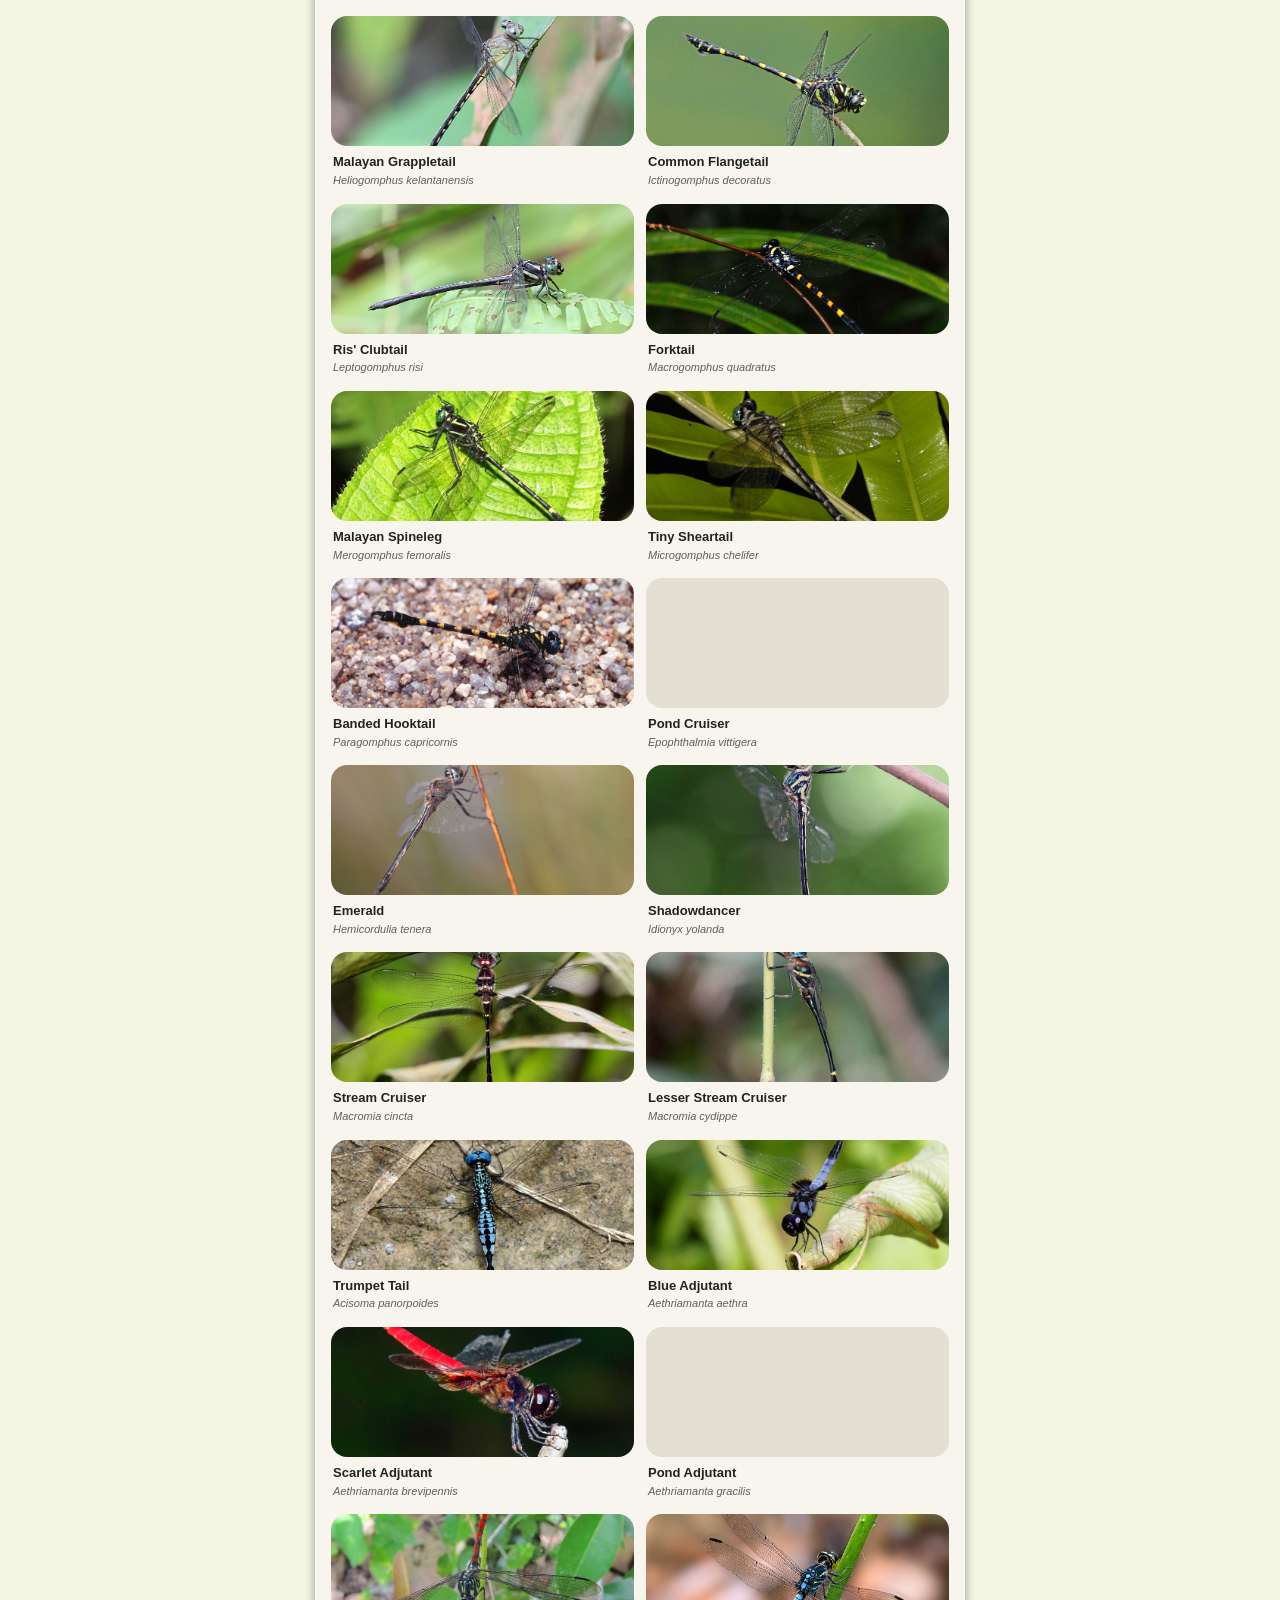
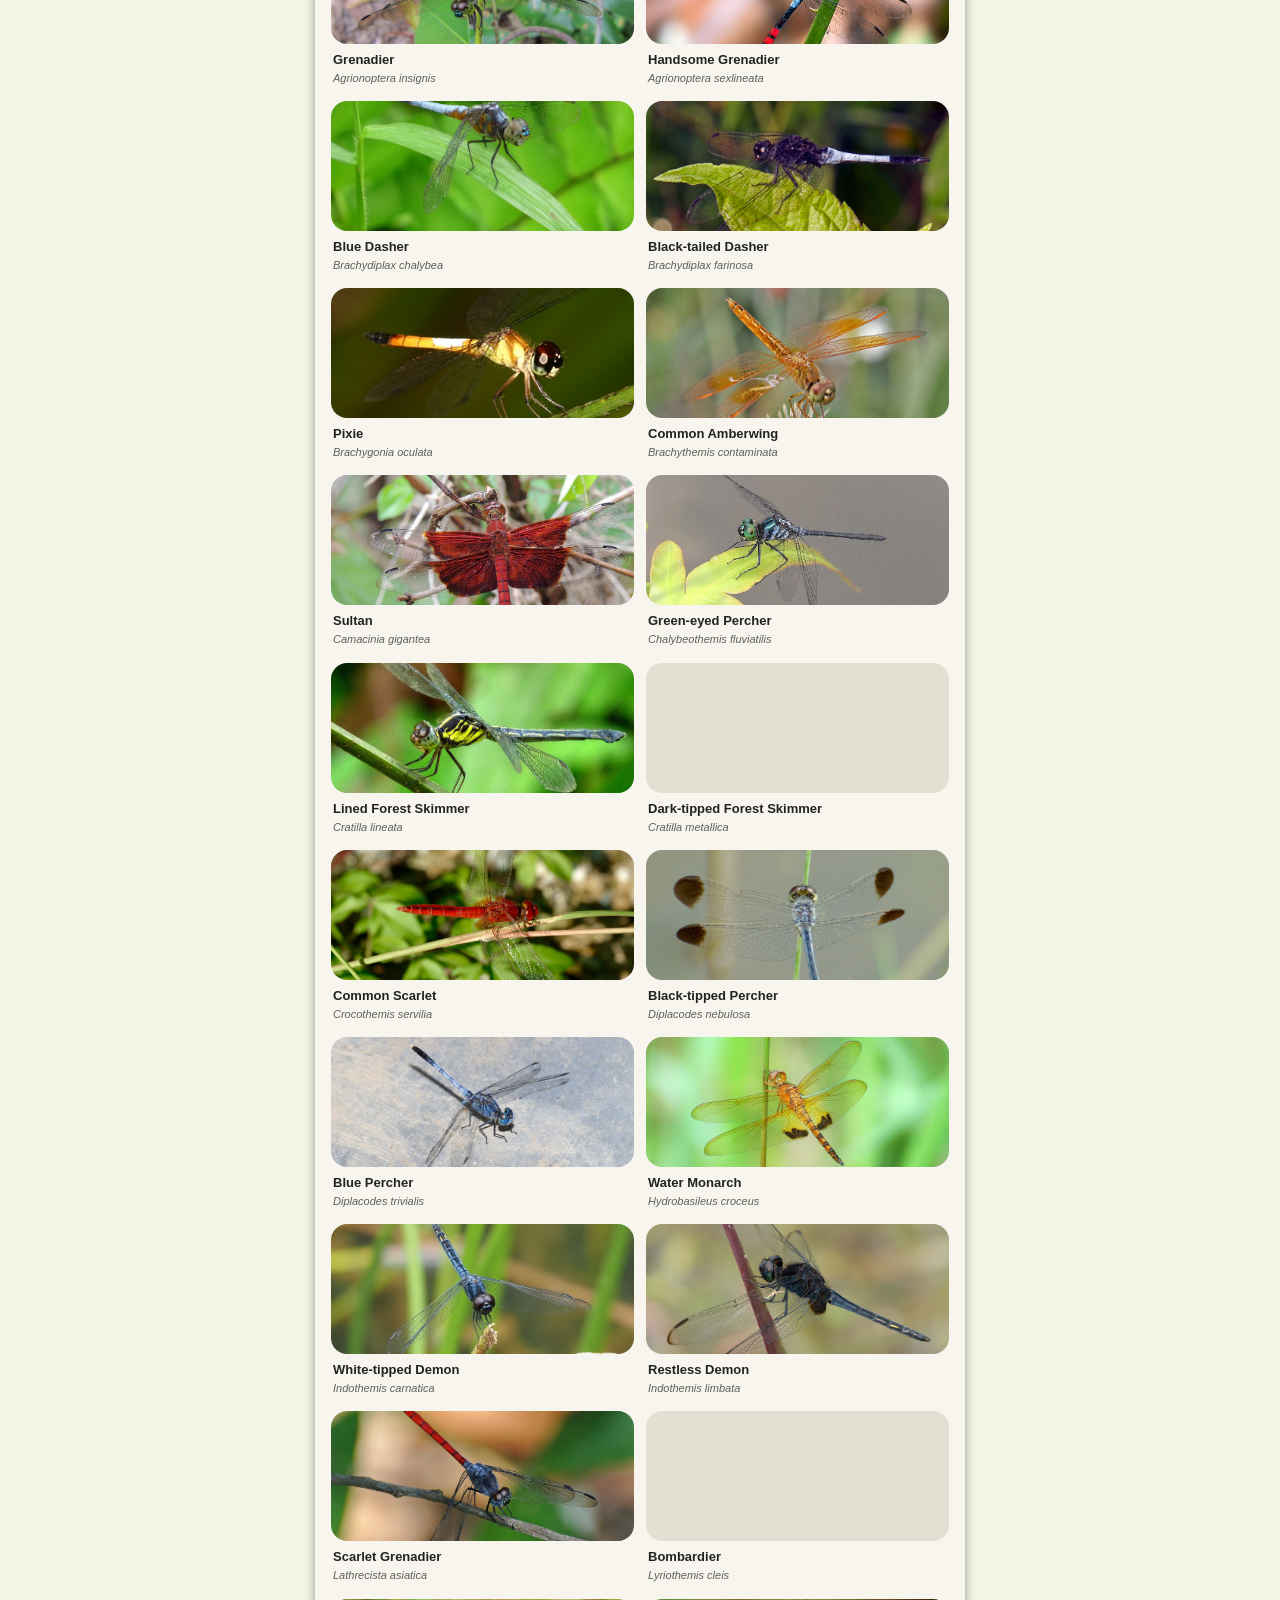
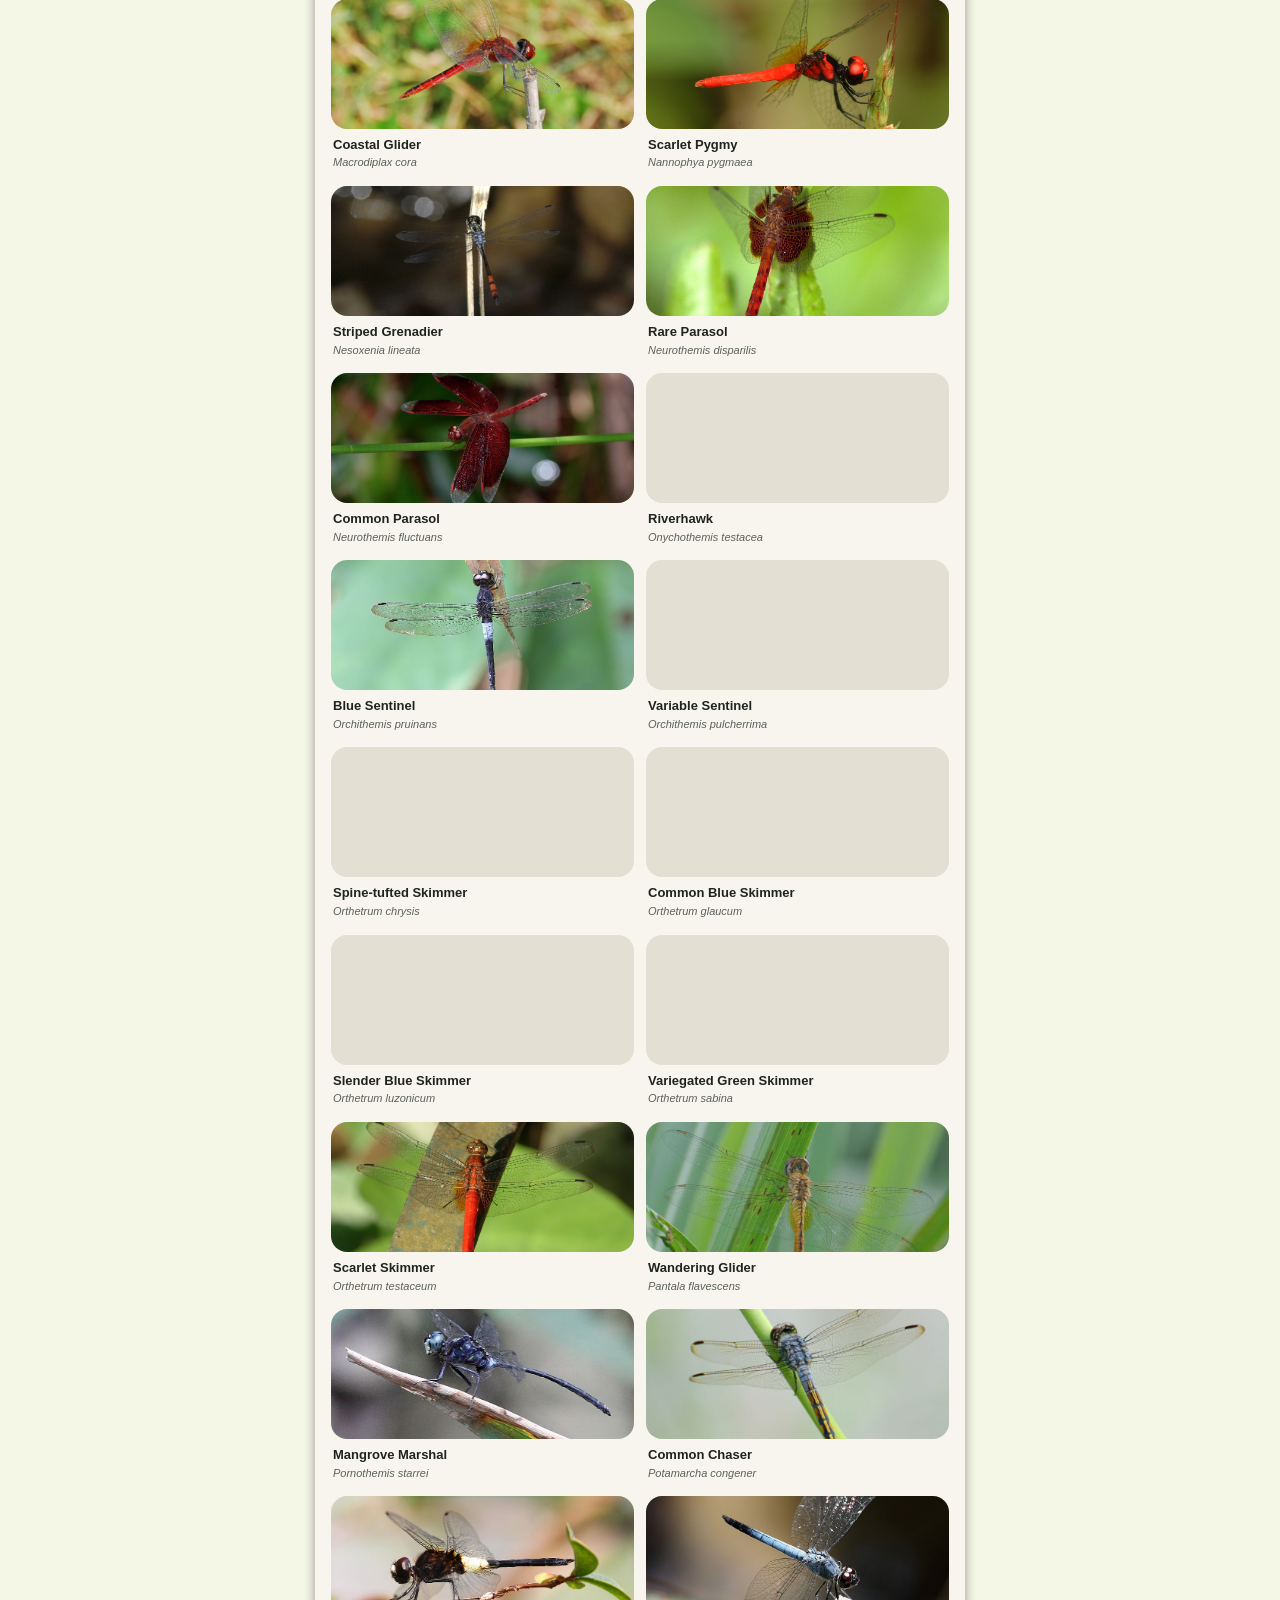
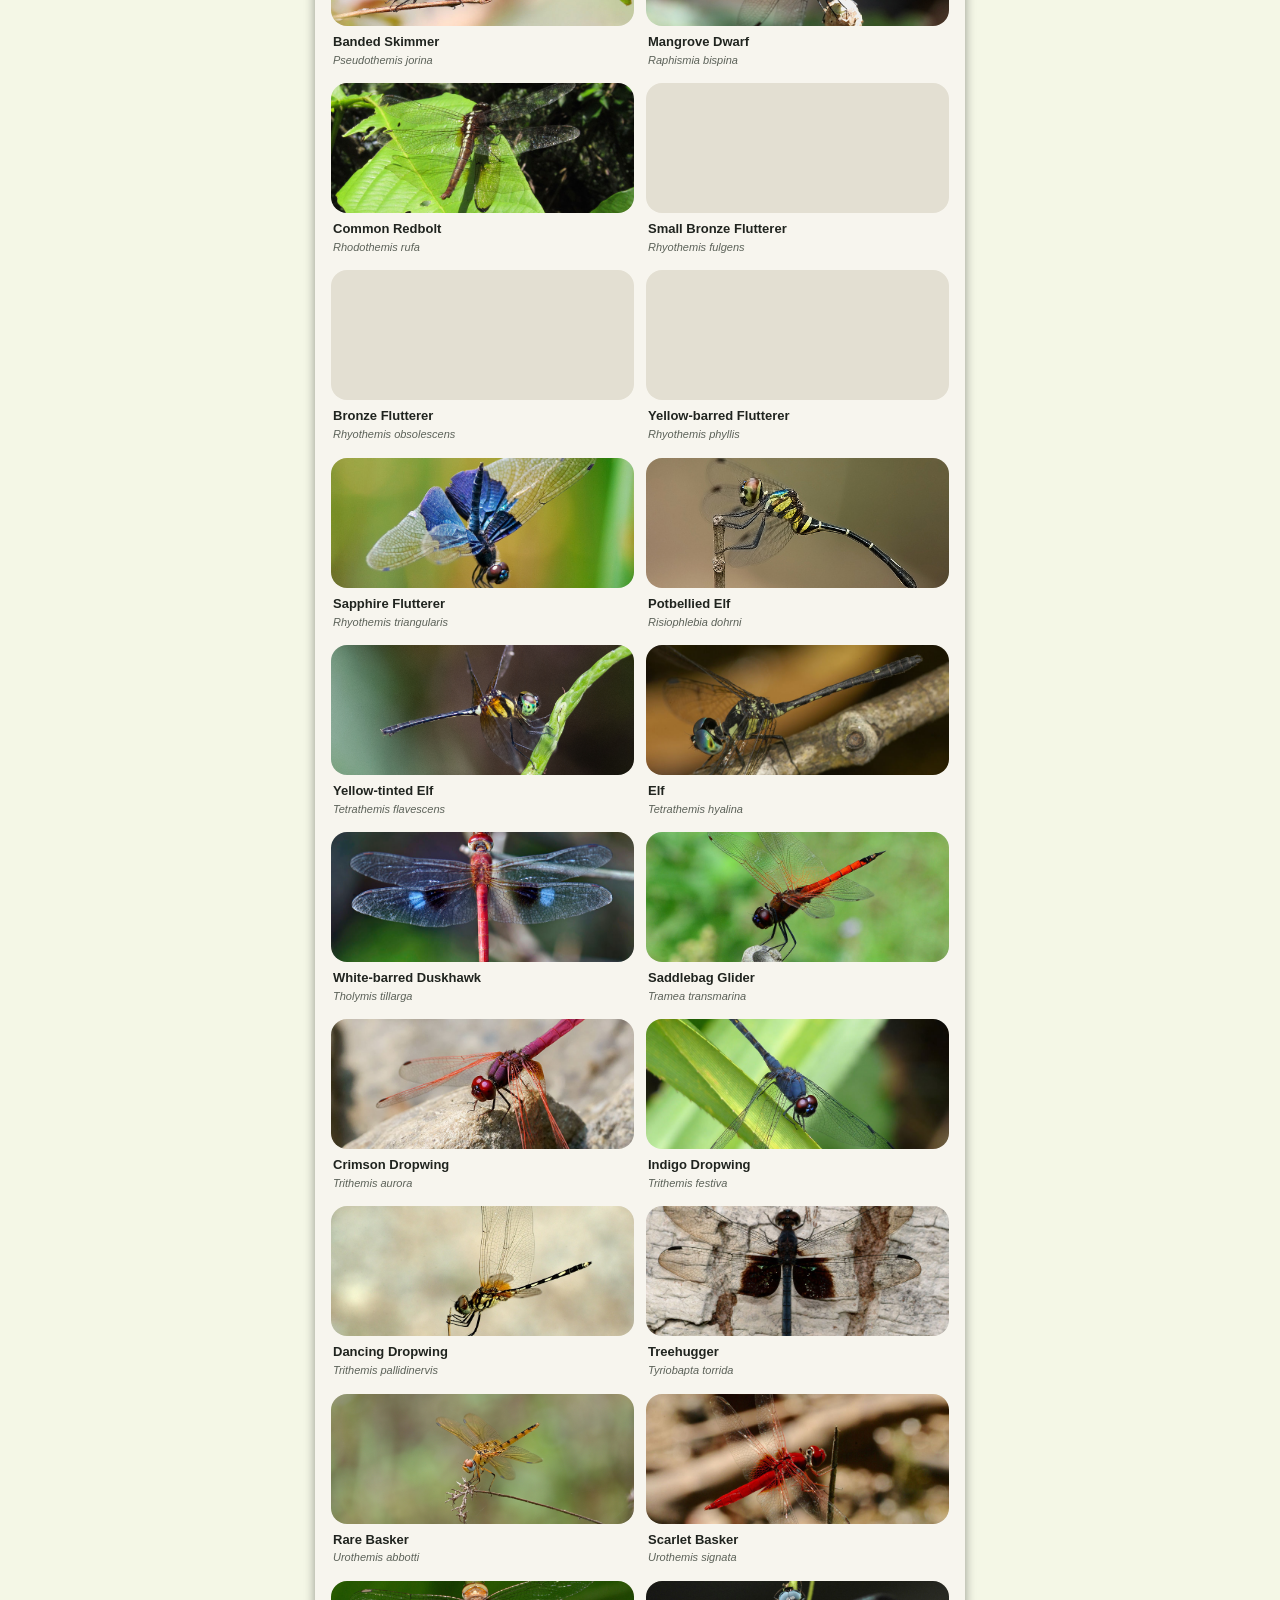
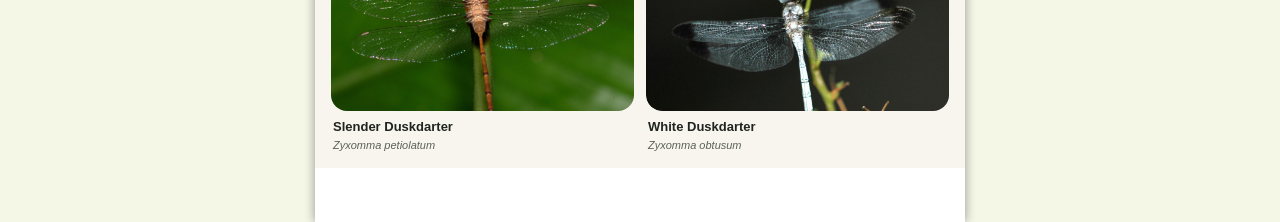
==== commit d66aa0fd: "Fix filter/sort after Reset; load photos faster Reset: the controls are re-rendered on reset but the" ====
--- a/index.html
+++ b/index.html
@@ -24,7 +24,7 @@
   <meta property="og:title" content="Dragonflies of Singapore">
   <meta property="og:site_name" content="Dragonflies of Singapore">
   <meta property="og:url" content="https://chancsc.github.io/sgdragonflies/">
-  <meta property="og:description" content="A field guide to 127 dragonfly &amp; damselfly species recorded in Singapore.">
+  <meta property="og:description" content="A field guide to 138 dragonfly &amp; damselfly species recorded in Singapore.">
   <meta property="og:image" content="https://chancsc.github.io/sgdragonflies/images/fblogo.png">
   <meta property="og:image:secure_url" content="https://chancsc.github.io/sgdragonflies/images/fblogo.png">
   <meta property="og:image:type" content="image/png">
@@ -84,6 +84,18 @@
         navigator.serviceWorker.register('sw.js').catch(function (err) {
           console.error('Service worker registration failed:', err);
         });
+
+        // Once the app has settled, let the worker download the remaining species
+        // photos in the background so the whole guide works offline. Skipped when
+        // the browser asks to save data.
+        var saveData = navigator.connection && navigator.connection.saveData;
+        if (!saveData) {
+          setTimeout(function () {
+            navigator.serviceWorker.ready.then(function (reg) {
+              if (reg.active) reg.active.postMessage('warm-photos');
+            });
+          }, 15000);
+        }
       });
     }
   </script>
--- a/styles/refresh.css
+++ b/styles/refresh.css
@@ -5,7 +5,7 @@
    under .rf / .rf-header so no other page is affected.
    ============================================================ */
 
-.rf, .rf-header, .rf-gallery-pill, .rf-terms-link {
+.rf, .rf-header, .rf-terms-link {
   --rf-bg: #F7F5EE;
   --rf-surface: #FFFFFF;
   --rf-surface-2: #FBFAF5;
@@ -319,10 +319,15 @@
   position: relative;
 }
 .rf-gallery .images { background: #3C3C3C; }
+.rf-gallery .images img {
+  height: 100%;
+  object-fit: contain;
+}
 .rf-gallery .progress {
   background: transparent !important;
   padding-left: 0 !important;
   bottom: 12px !important;
+  text-align: center;
 }
 .rf-gallery .progress .circle {
   background: rgba(255,255,255,0.4) !important;
@@ -332,33 +337,22 @@
 .rf-gallery .progress .circle.circle-full {
   background: #FFFFFF !important;
 }
-
-.rf-gallery-pill {
-  display: flex !important;
-  align-items: center;
-  justify-content: center;
-  gap: 6px;
-  width: calc(100% - 40px);
-  margin: -22px auto 0 auto !important;
-  position: relative;
-  z-index: 2;
-  background: var(--rf-surface) !important;
-  border: 1px solid var(--rf-border) !important;
-  border-radius: 12px !important;
-  box-shadow: none !important;
-  text-shadow: none !important;
-  padding: 10px 0 !important;
-  font-family: 'Public Sans', sans-serif !important;
-  font-size: 12.5px !important;
-  font-weight: 600 !important;
-  color: var(--rf-text) !important;
-}
-.rf-gallery-pill svg {
-  fill: none;
-  stroke: var(--rf-text);
-  stroke-width: 1.8;
-  stroke-linecap: round;
-  stroke-linejoin: round;
+.rf-gallery-credit {
+  position: absolute;
+  right: 12px;
+  bottom: 12px;
+  z-index: 3;
+  max-width: 65%;
+  color: rgba(255,255,255,0.92);
+  font-family: 'Public Sans', sans-serif;
+  font-size: 11px;
+  font-weight: 500;
+  text-align: right;
+  text-shadow: 0 1px 3px rgba(0,0,0,0.7);
+  white-space: nowrap;
+  overflow: hidden;
+  text-overflow: ellipsis;
+  pointer-events: none;
 }
 
 .rf-content {
@@ -393,6 +387,7 @@
 
 .rf-facts {
   display: flex;
+  flex-wrap: wrap;
   gap: 12px;
   margin-top: 16px;
 }
@@ -403,6 +398,7 @@
   border-radius: 14px;
   padding: 12px 14px;
 }
+.rf-fact-wide { flex-basis: 100%; }
 .rf-fact-label {
   display: flex;
   align-items: center;
@@ -511,9 +507,11 @@
 }
 .rf-splash-logo {
   width: 190px !important;
-  height: auto !important;
-  margin: 0 !important;
-  object-fit: contain;
+  height: 190px !important;
+  margin: 0 !important;
+  object-fit: cover;
+  border-radius: 20px;
+  box-shadow: 0 4px 16px rgba(20, 69, 59, 0.18);
 }
 .rf-splash-title {
   font-family: 'Fraunces', Georgia, serif;
@@ -606,6 +604,8 @@
   max-width: 70%;
   height: auto;
   display: block;
+  border-radius: 20px;
+  box-shadow: 0 4px 16px rgba(20, 69, 59, 0.14);
 }
 .rf-logo-title {
   font-family: 'Fraunces', Georgia, serif;
@@ -680,11 +680,17 @@
 }
 .rf-credit-link-row b { color: var(--rf-text); font-weight: 600; }
 
+.rf-tag-group-label {
+  font-size: 12.5px;
+  font-weight: 600;
+  color: var(--rf-text-secondary);
+  margin-top: 14px;
+}
 .rf-name-tags {
   display: flex;
   flex-wrap: wrap;
   gap: 6px;
-  margin-top: 14px;
+  margin-top: 8px;
 }
 .rf-name-tag {
   font-size: 11.5px;
@@ -771,3 +777,57 @@
   margin: 0;
 }
 .rf-term-def b { color: var(--rf-text); }
+
+/* Species list: search box in the header instead of the title */
+#list-heading.rf-search-heading {
+  margin: 0 56px !important;
+  padding: 3px 0 !important;
+  overflow: visible !important;
+}
+.rf-search,
+#list-heading .rf-search {
+  display: flex !important;
+  align-items: center;
+  gap: 8px;
+  box-sizing: border-box;
+  height: 36px;
+  padding: 0 12px;
+  background: var(--rf-bg);
+  border: 1px solid var(--rf-border);
+  border-radius: 999px;
+  cursor: text;
+}
+.rf-search:focus-within { border-color: var(--rf-muted); }
+.rf-search svg {
+  flex: none;
+  display: block;
+  margin: 0;
+  fill: none;
+  stroke: var(--rf-muted);
+  stroke-width: 2;
+  stroke-linecap: round;
+}
+.rf-search input {
+  flex: 1;
+  min-width: 0;
+  height: 100%;
+  margin: 0 !important;
+  padding: 0 !important;
+  border: 0;
+  outline: 0;
+  background: transparent;
+  box-shadow: none;
+  font: 400 16px/1 -apple-system, BlinkMacSystemFont, 'Segoe UI', Roboto, sans-serif;
+  color: var(--rf-text);
+  -webkit-appearance: none;
+  appearance: none;
+}
+.rf-search input::placeholder { color: var(--rf-muted); }
+.rf-search-empty {
+  margin: 24px 16px;
+  text-align: center;
+  color: var(--rf-muted);
+  font-size: 14px;
+}
+.rf-list ul.ui-listview li.rf-hidden { display: none !important; }
+#list .rf-list { min-height: calc(100vh - 57px); box-sizing: border-box; }
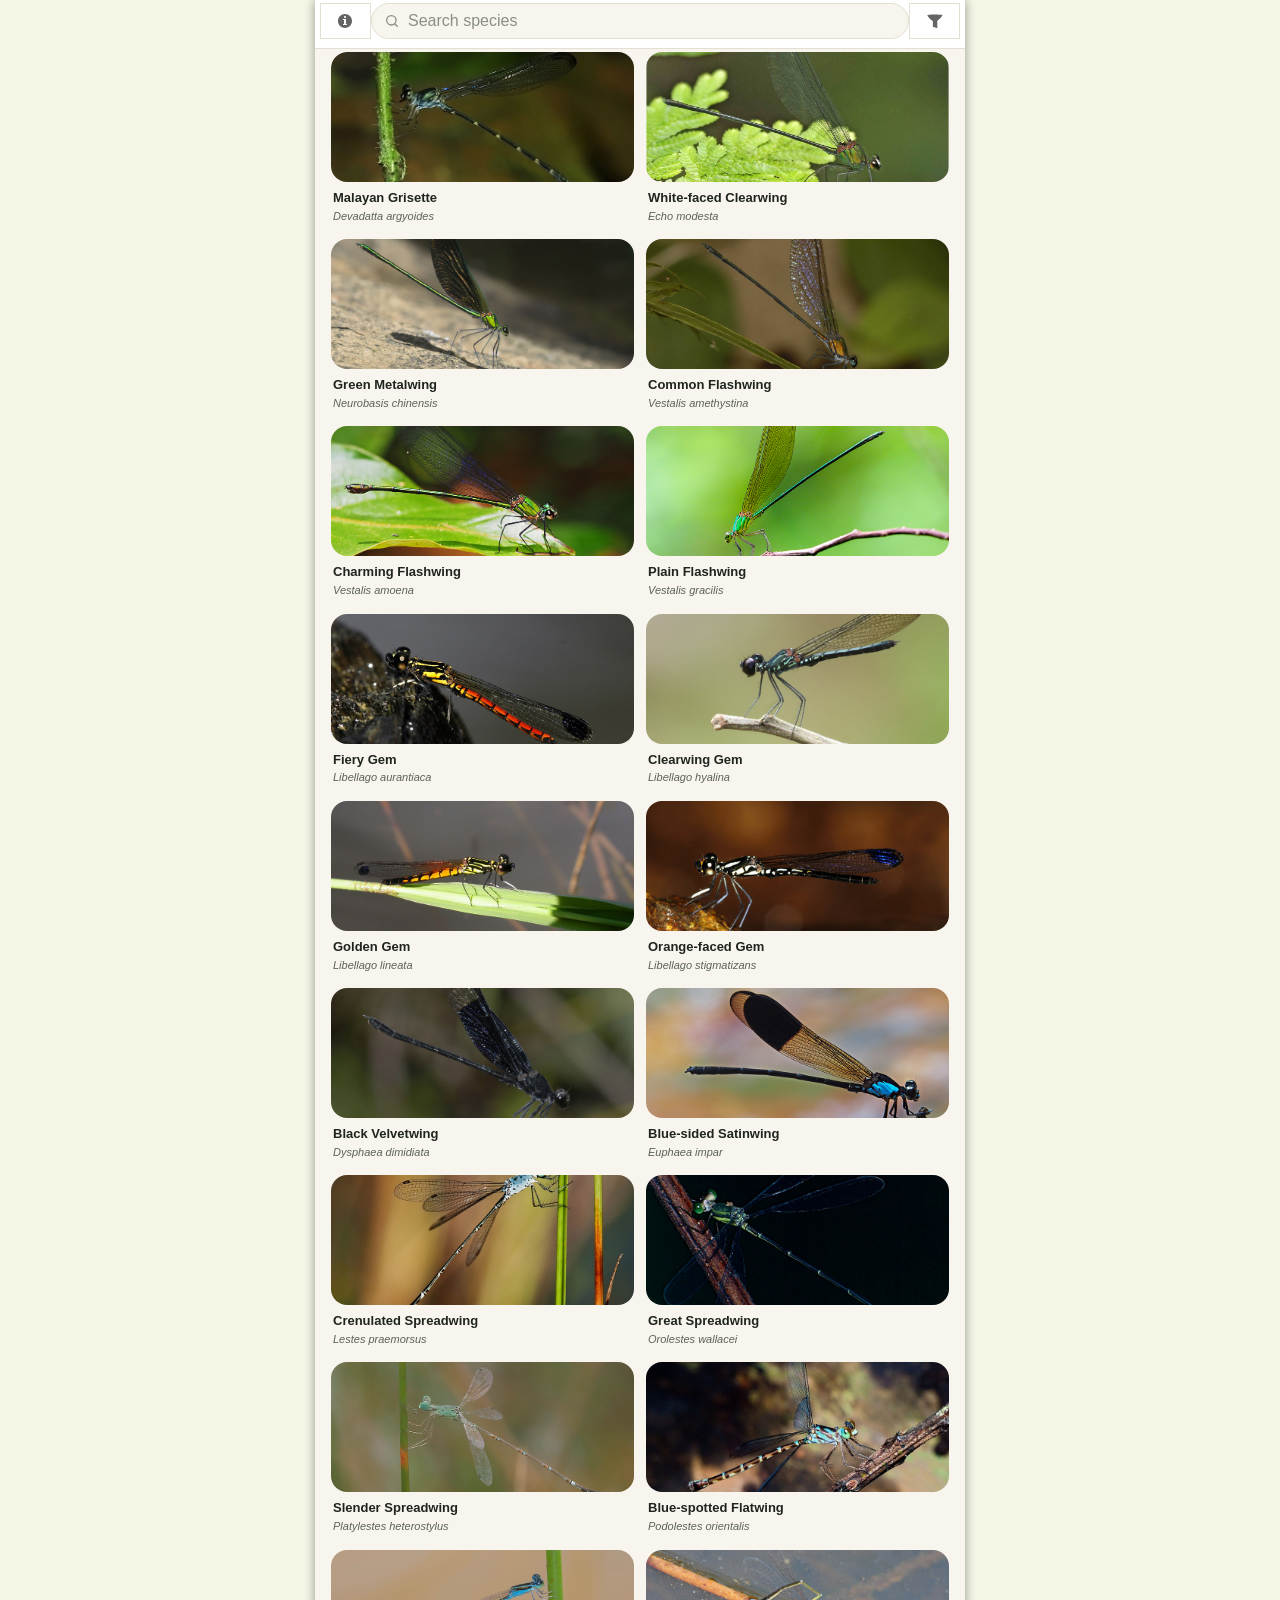
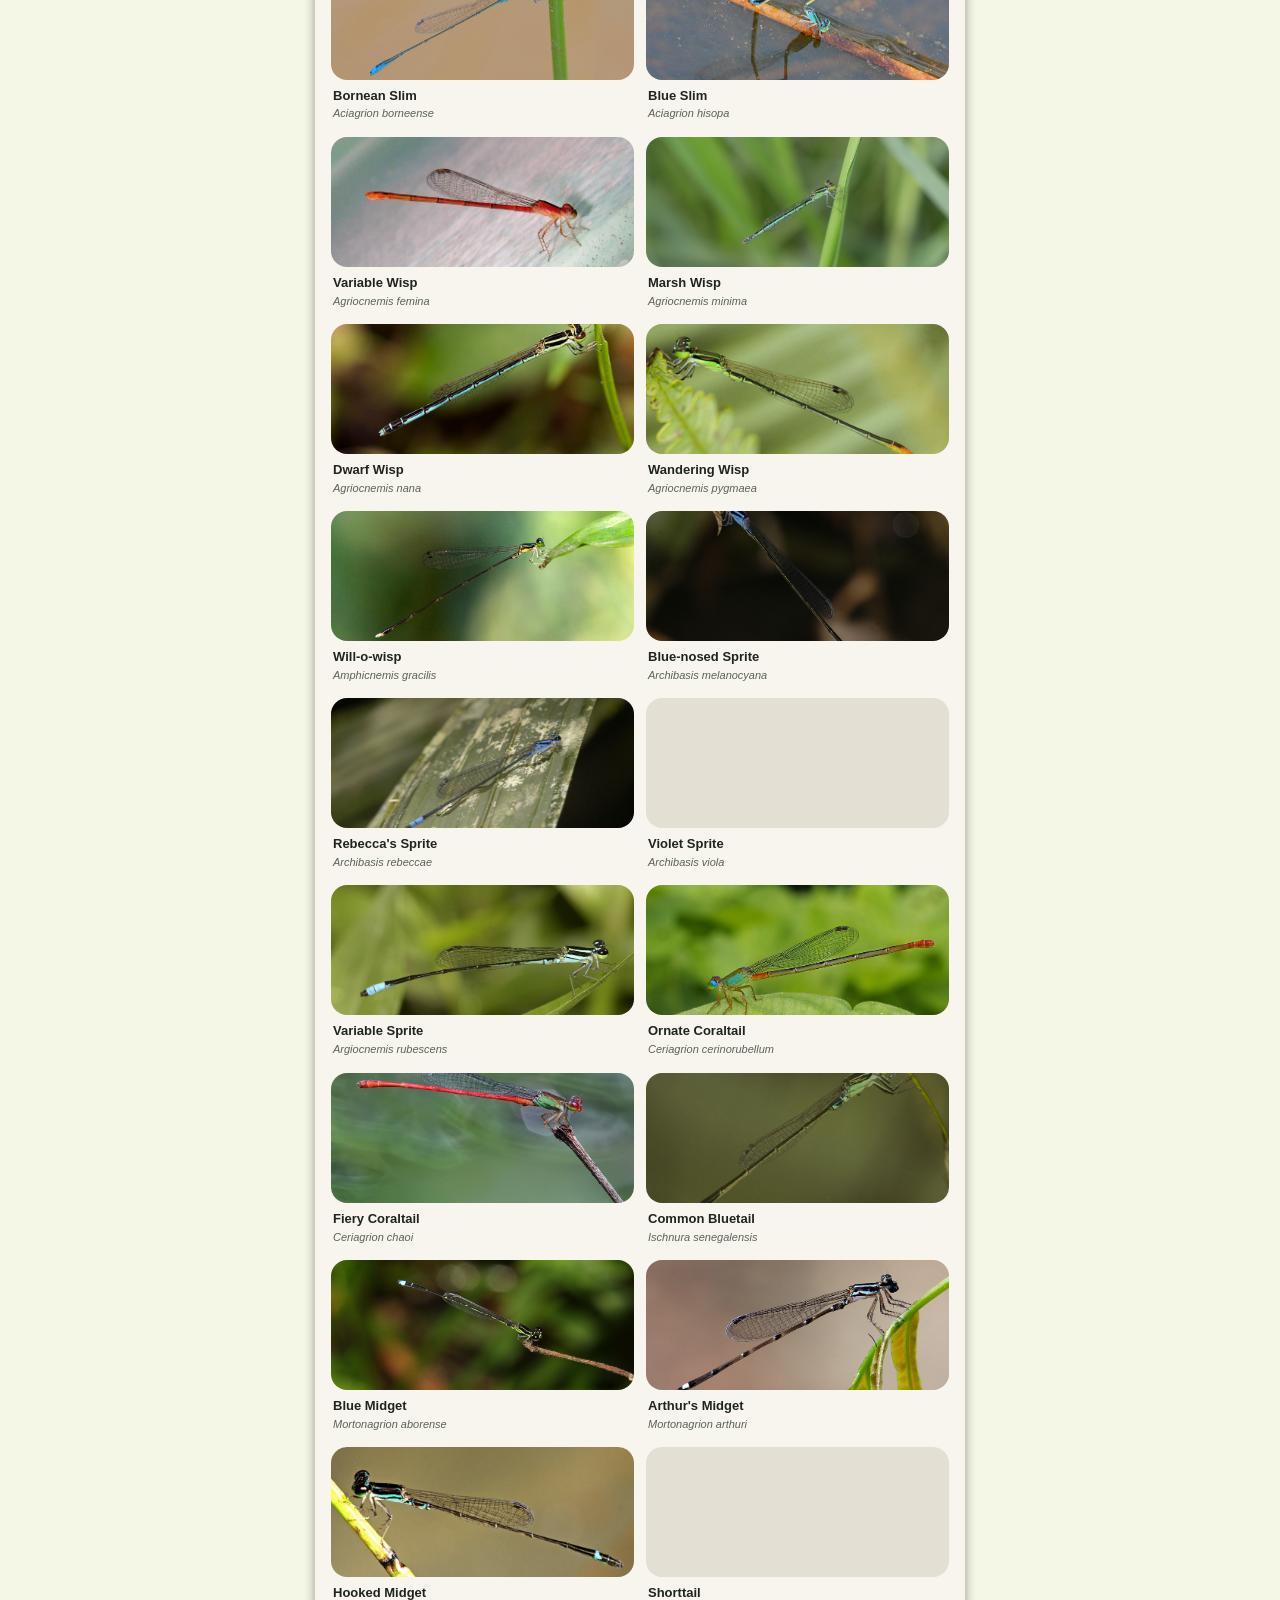
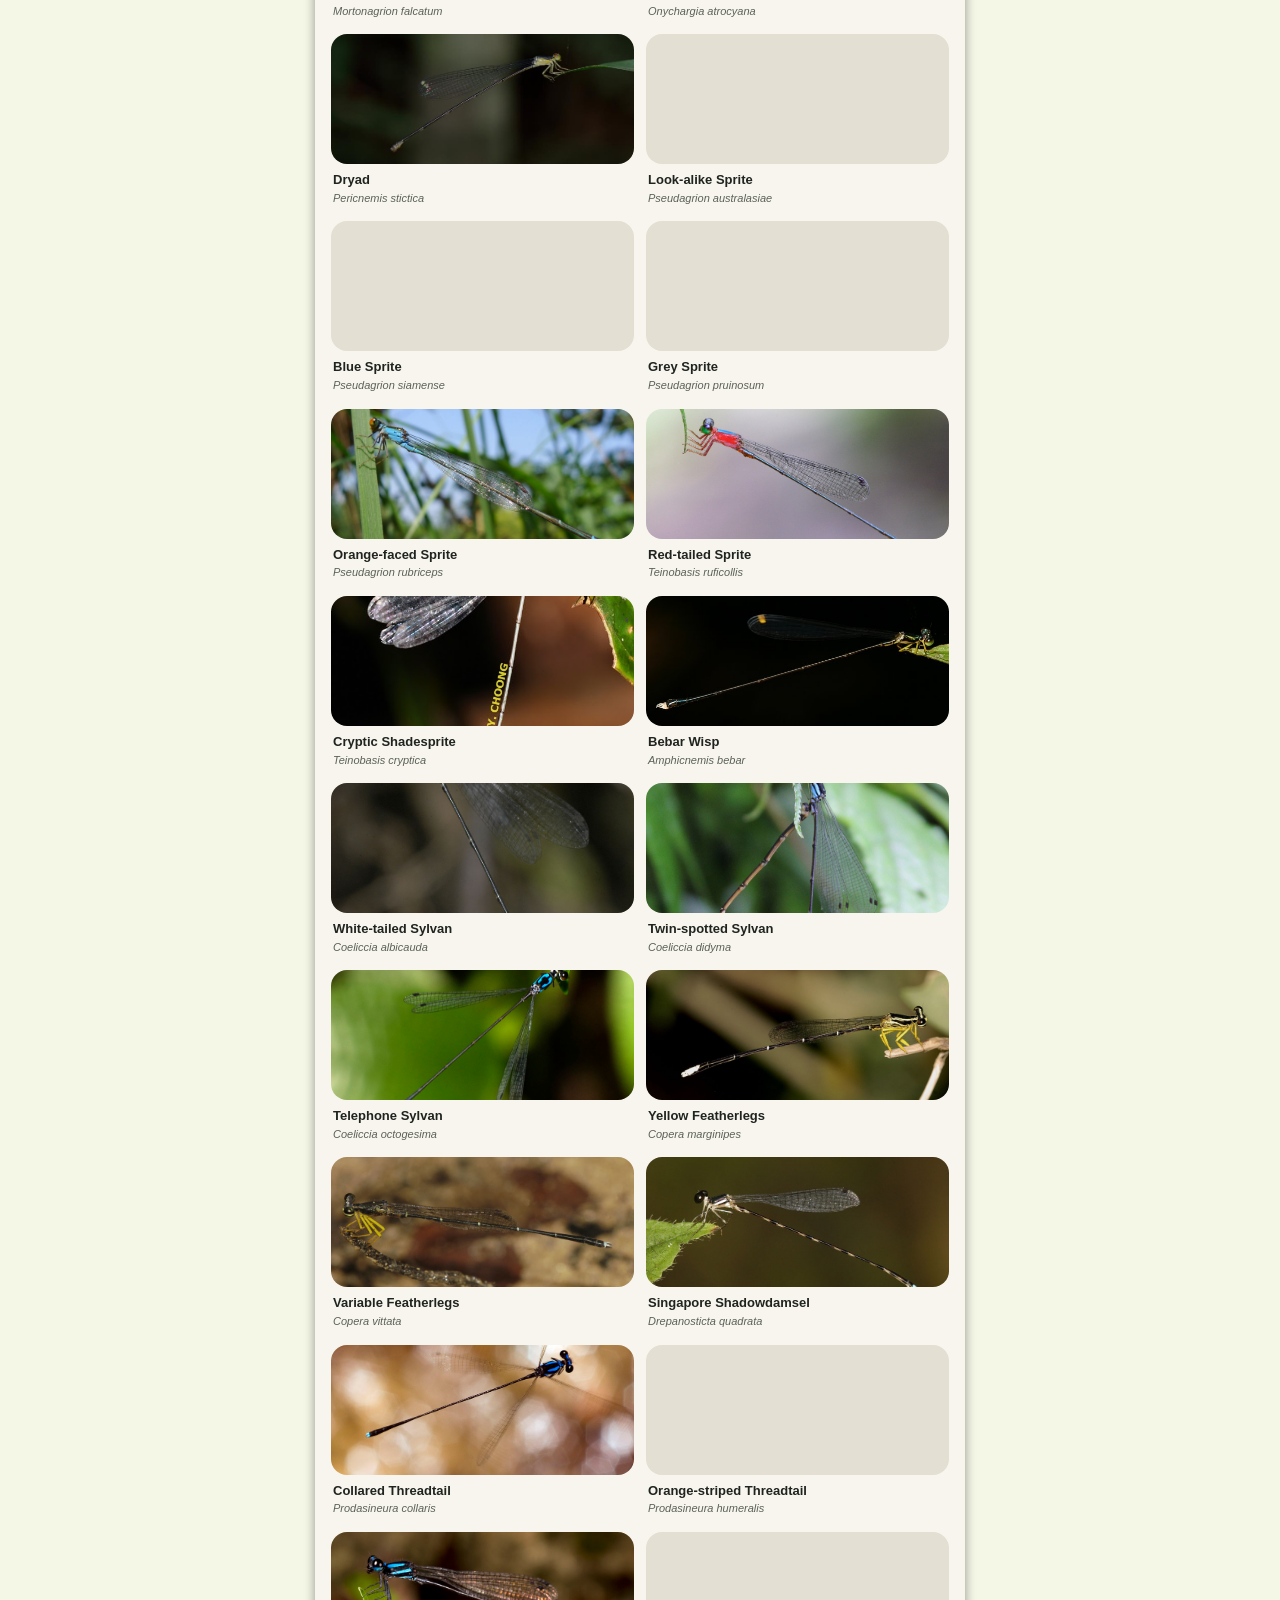
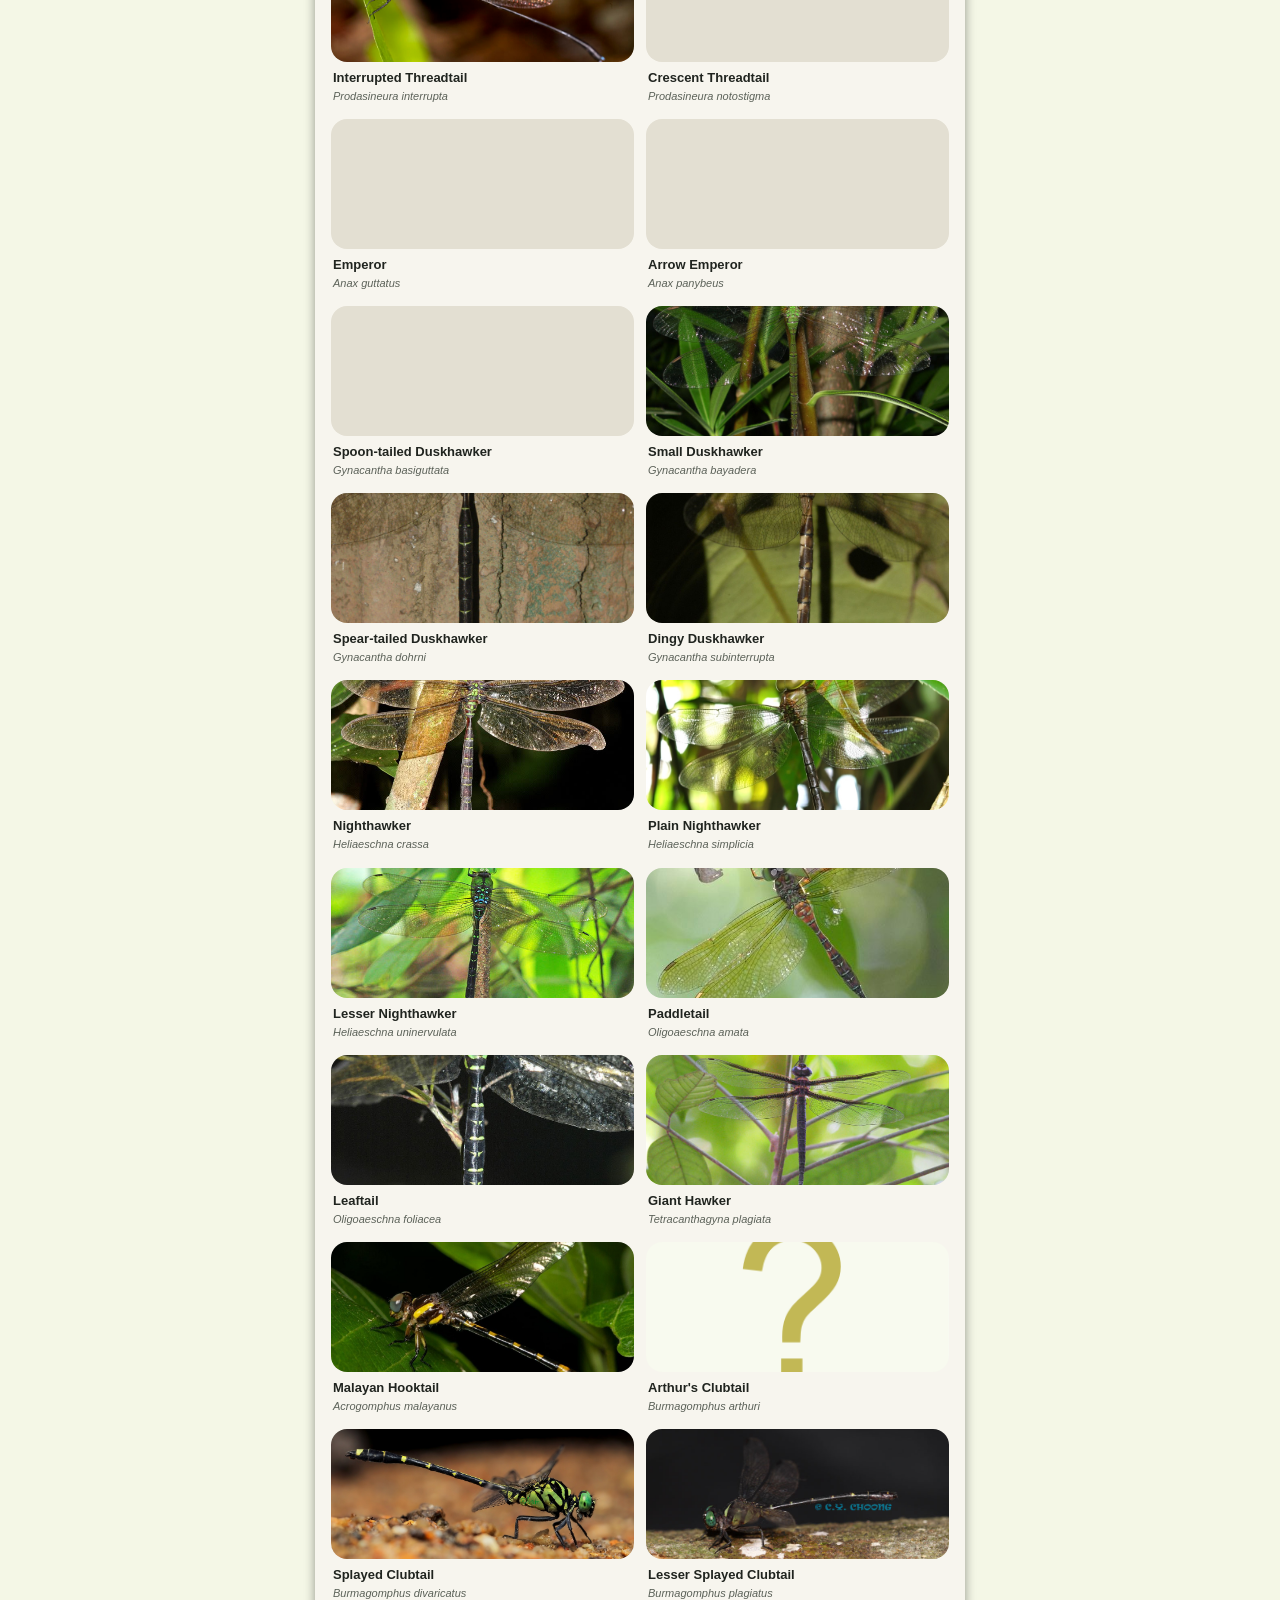
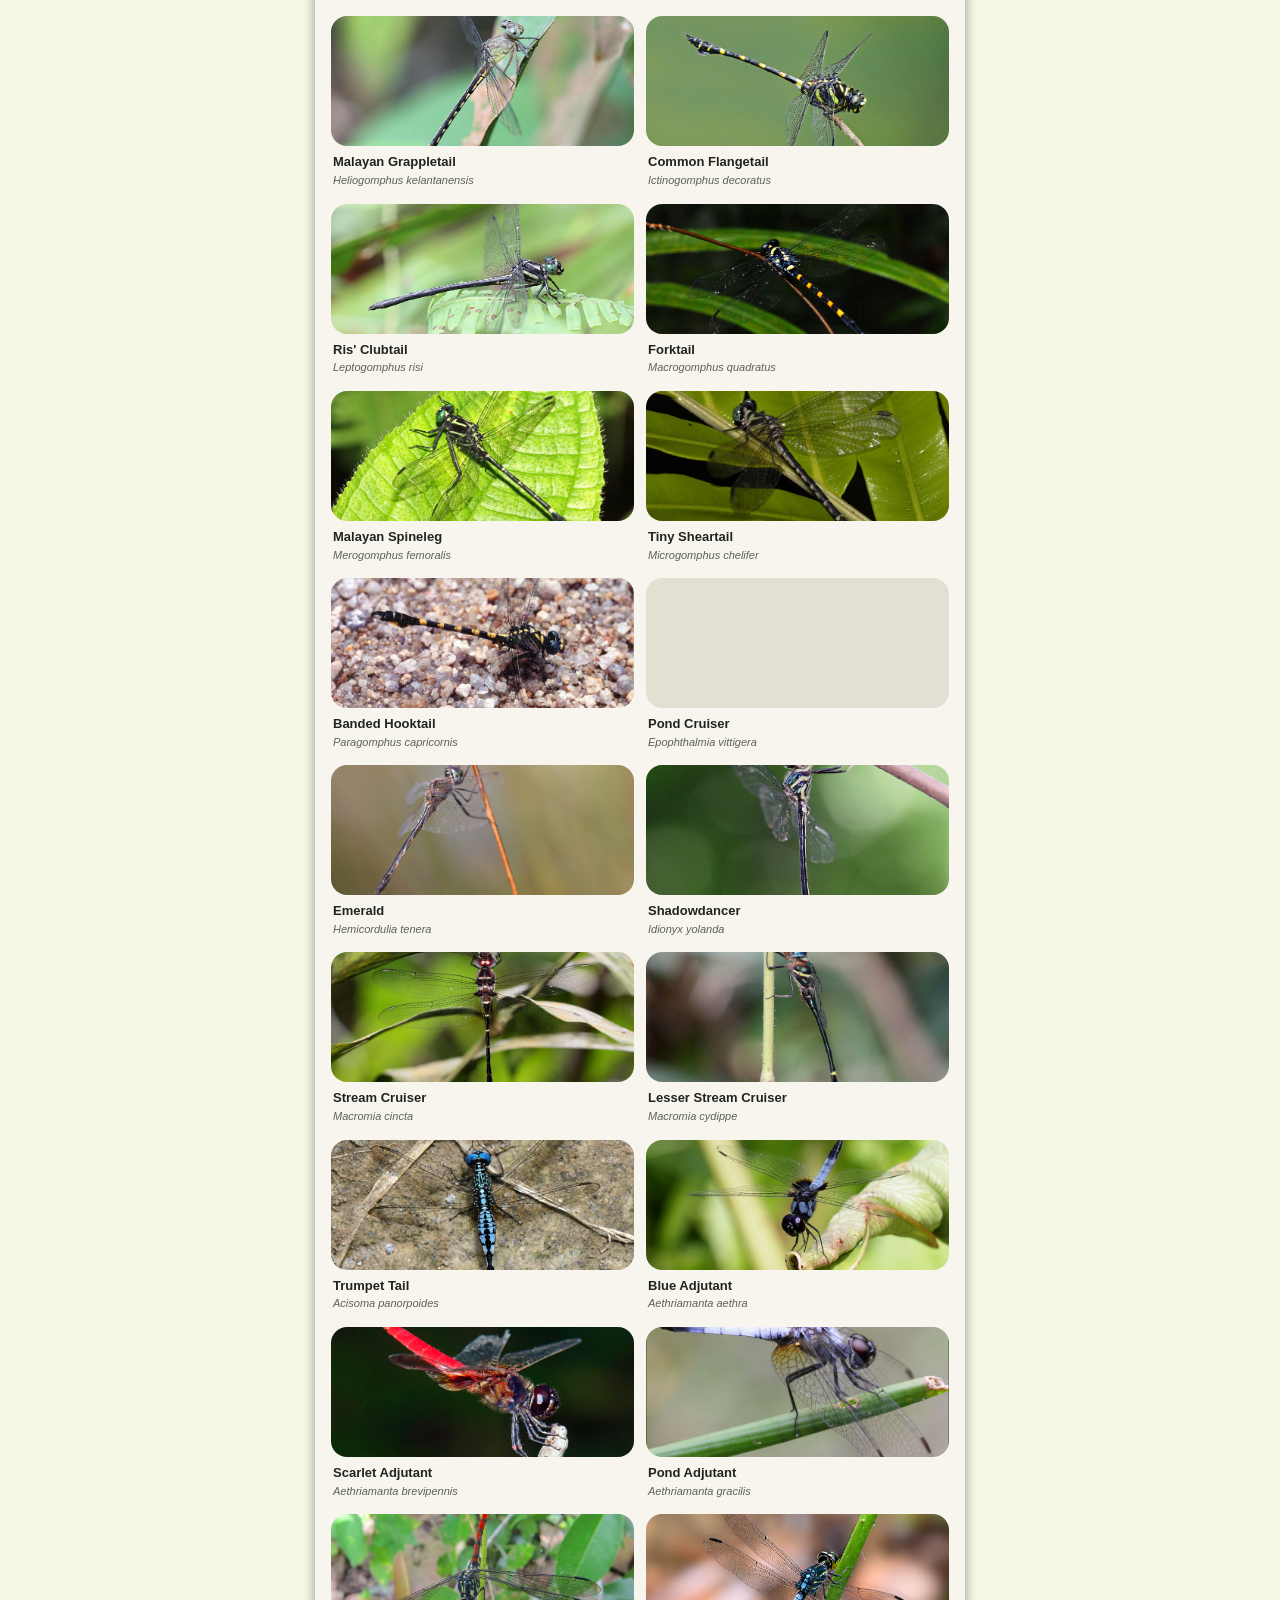
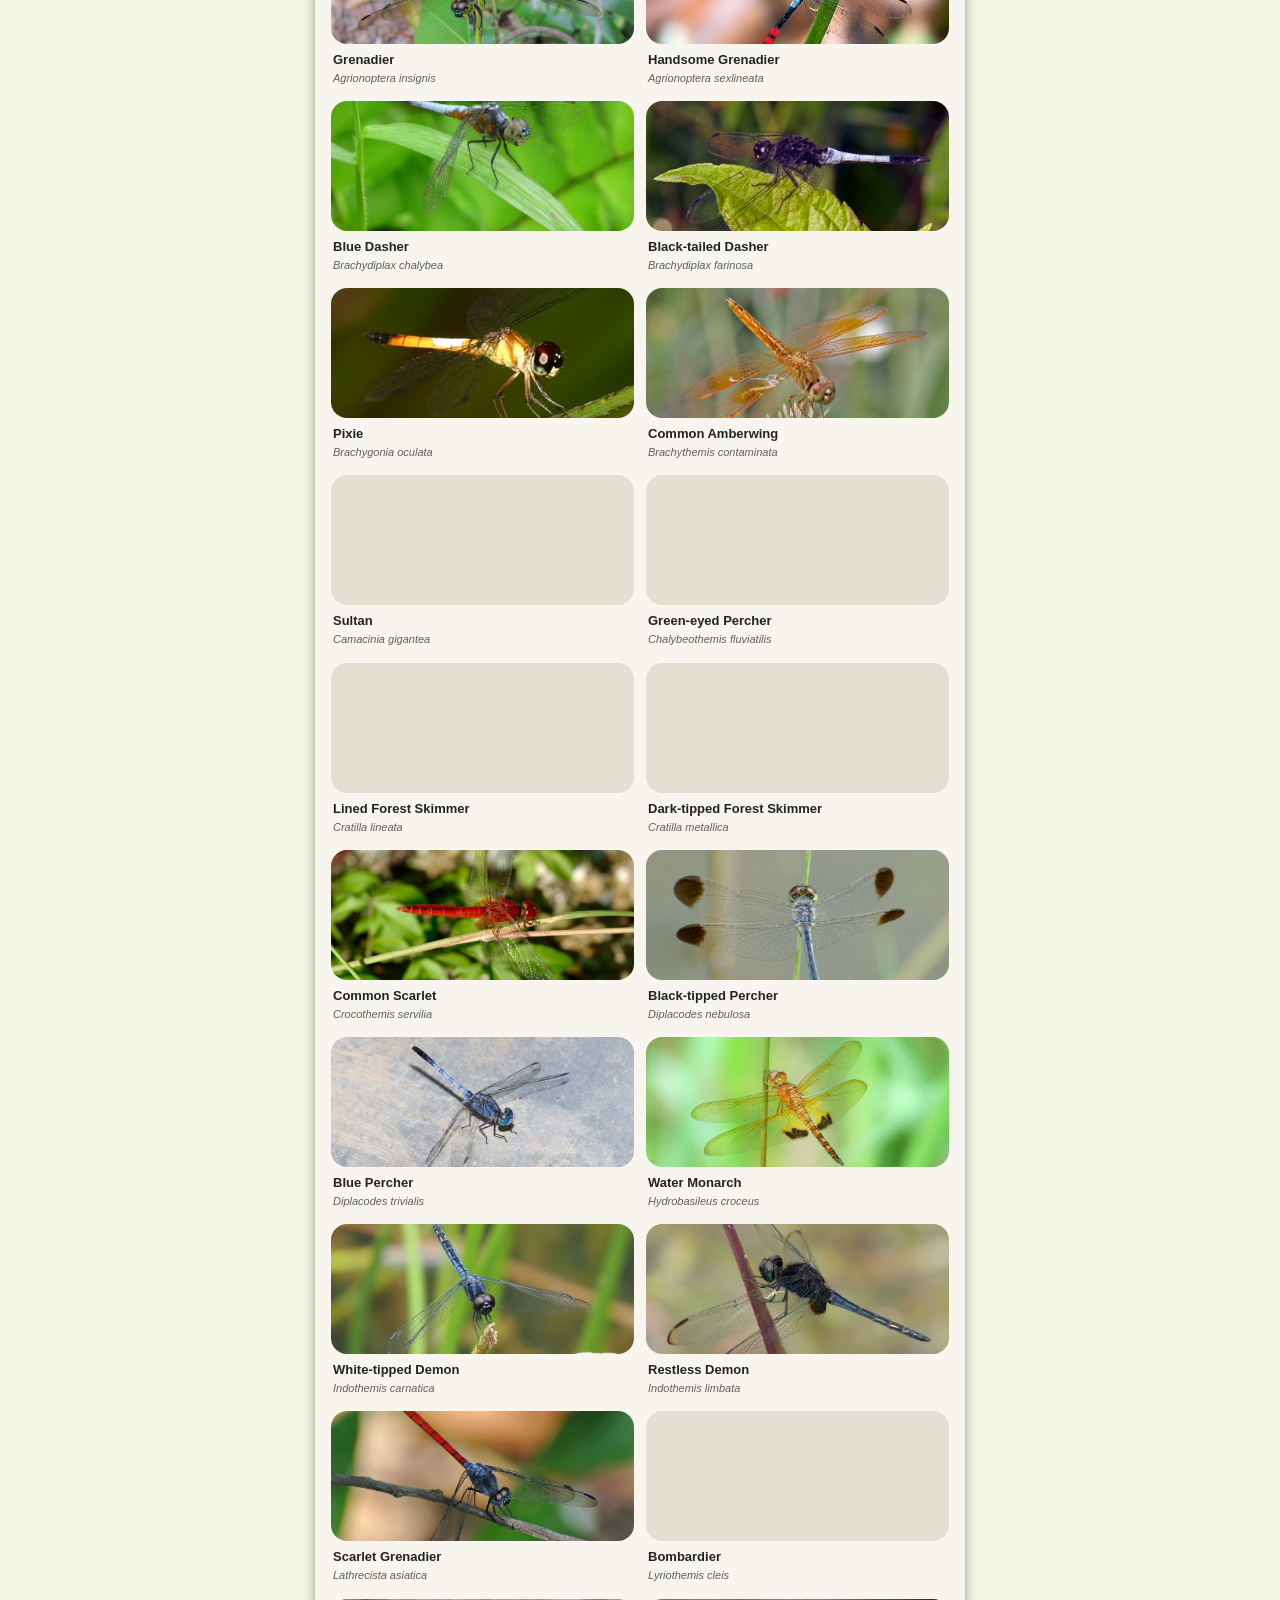
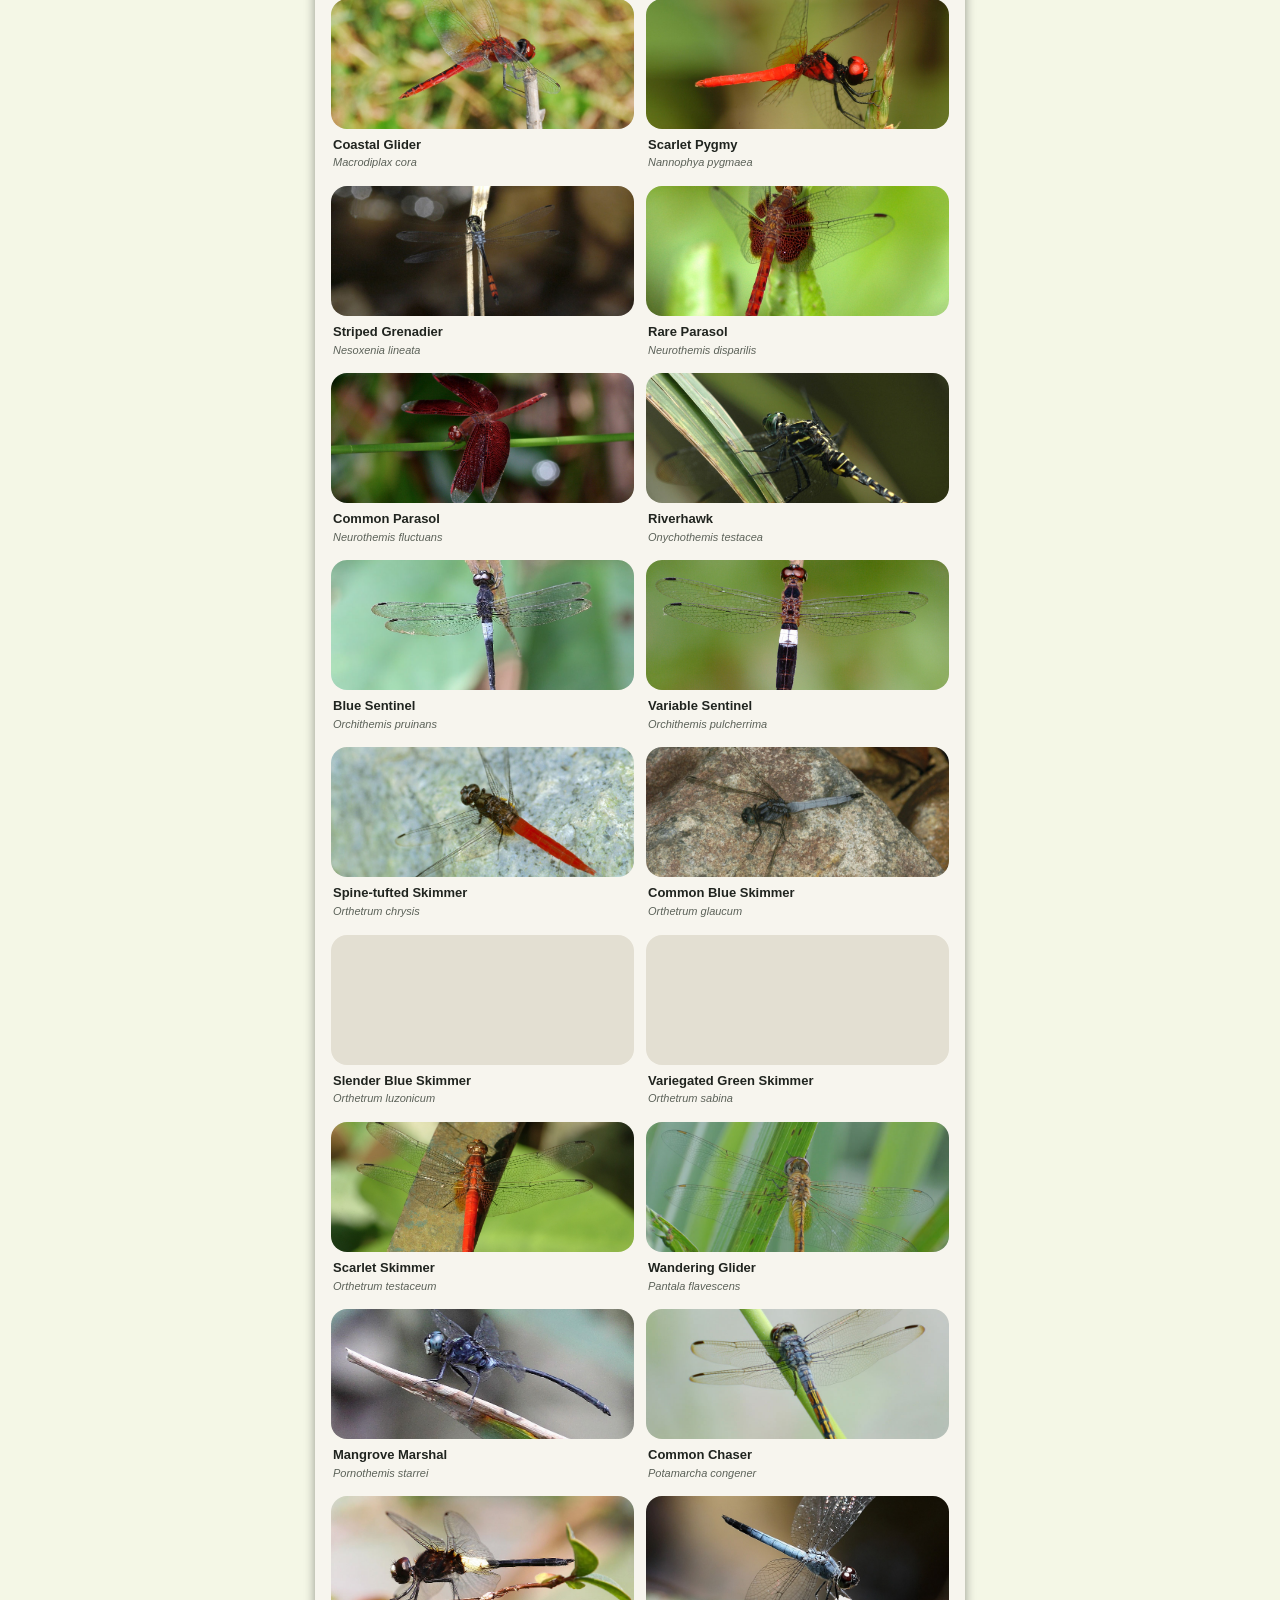
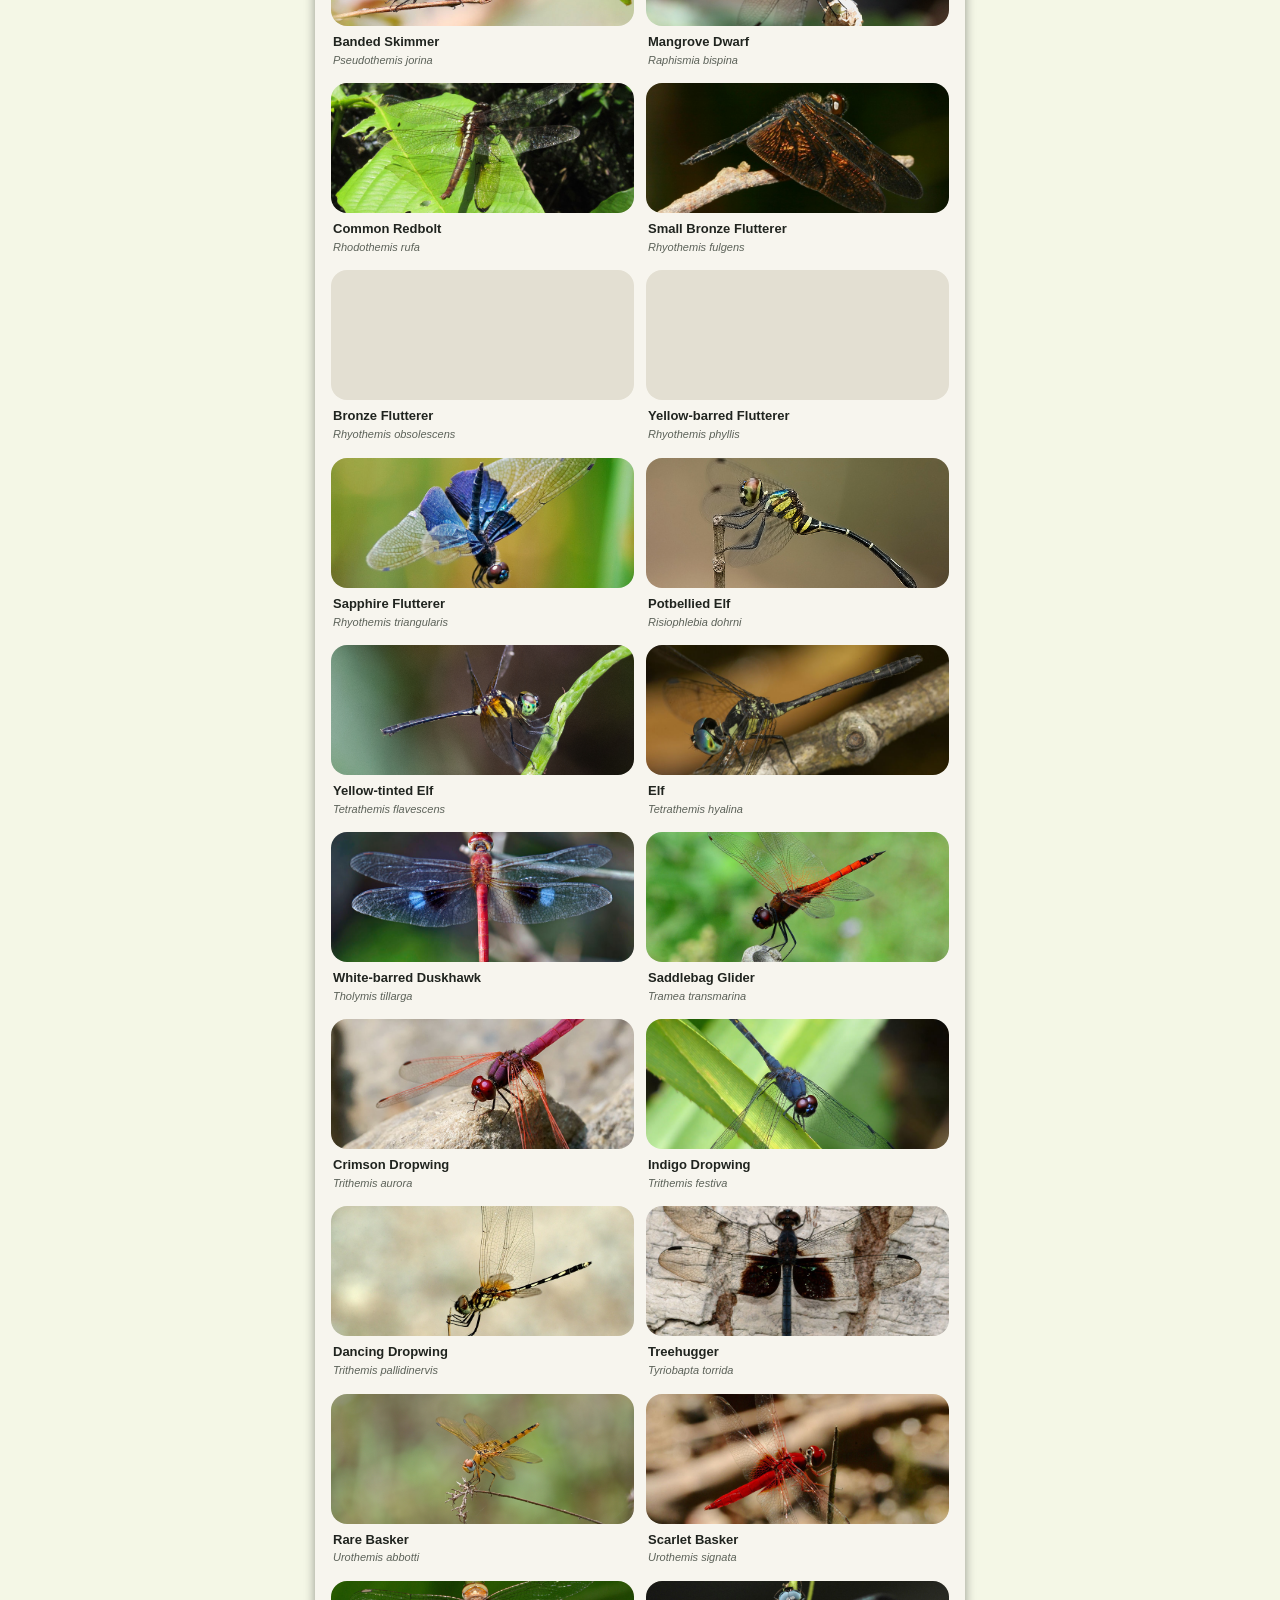
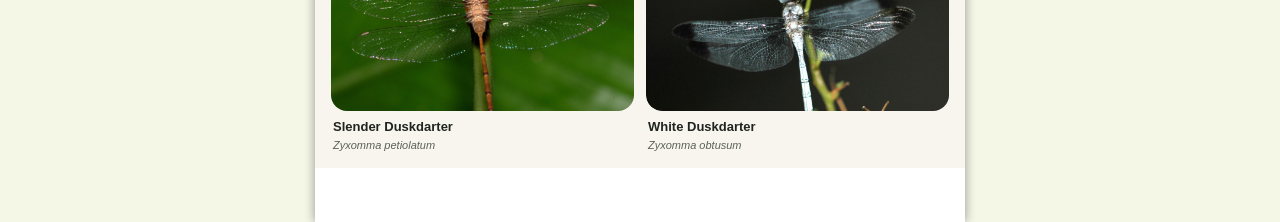
==== commit 41c86041: "Modify author meta and Open Graph URLs Updated author and Open Graph URLs for the application." ====
--- a/index.html
+++ b/index.html
@@ -10,7 +10,7 @@
 
   <meta name="description" content="Dragonflies of Singapore is a mobile web application that helps you to identify SG's dragonflies.">
   <meta name="keywords" content="Damselfly,Dragonfly,Reference,Guide,Map,Chart">
-  <meta name="author" content="Karolis Kazlauskis; Soon Chye">
+  <meta name="author" content="Soon Chye">
 
   <meta name="mobile-web-app-capable" content="yes">
   <meta name="apple-mobile-web-app-capable" content="yes">
@@ -23,10 +23,10 @@
   <meta property="og:type" content="website">
   <meta property="og:title" content="Dragonflies of Singapore">
   <meta property="og:site_name" content="Dragonflies of Singapore">
-  <meta property="og:url" content="https://chancsc.github.io/sgdragonflies/">
+  <meta property="og:url" content="https://taxonomic-tools.github.io/sgdragonflies/">
   <meta property="og:description" content="A field guide to 138 dragonfly &amp; damselfly species recorded in Singapore.">
-  <meta property="og:image" content="https://chancsc.github.io/sgdragonflies/images/fblogo.png">
-  <meta property="og:image:secure_url" content="https://chancsc.github.io/sgdragonflies/images/fblogo.png">
+  <meta property="og:image" content="https://taxonomic-tools.github.io/sgdragonflies/images/fblogo.png">
+  <meta property="og:image:secure_url" content="https://taxonomic-tools.github.io/sgdragonflies/images/fblogo.png">
   <meta property="og:image:type" content="image/png">
   <meta property="og:image:width" content="1200">
   <meta property="og:image:height" content="630">
@@ -52,6 +52,17 @@
 
   <!-- Temporary: shows uncaught JS errors as an on-page banner for debugging on devices without devtools -->
   <script src="scripts/debug-errors.js"></script>
+
+<!-- Google tag (gtag.js) -->
+<script async src="https://www.googletagmanager.com/gtag/js?id=G-DZTV3LRZ9P"></script>
+<script>
+  window.dataLayer = window.dataLayer || [];
+  function gtag(){dataLayer.push(arguments);}
+  gtag('js', new Date());
+
+  gtag('config', 'G-DZTV3LRZ9P');
+</script>
+  
 </head>
 
 <body class="loading">
--- a/styles/refresh.css
+++ b/styles/refresh.css
@@ -424,7 +424,7 @@
   line-height: 1.35;
 }
 
-.rf-about, .rf-terms {
+.rf-about, .rf-terms, .rf-install {
   padding: 0 20px 24px 20px;
 }
 .rf-info {
@@ -748,6 +748,13 @@
   display: block;
   width: 100%;
   border-radius: 10px;
+  cursor: zoom-in;
+}
+.rf-anatomy-credit {
+  margin-top: 8px;
+  text-align: right;
+  font-size: 12px;
+  color: var(--rf-muted);
 }
 
 /* Species Terms (glossary) */
